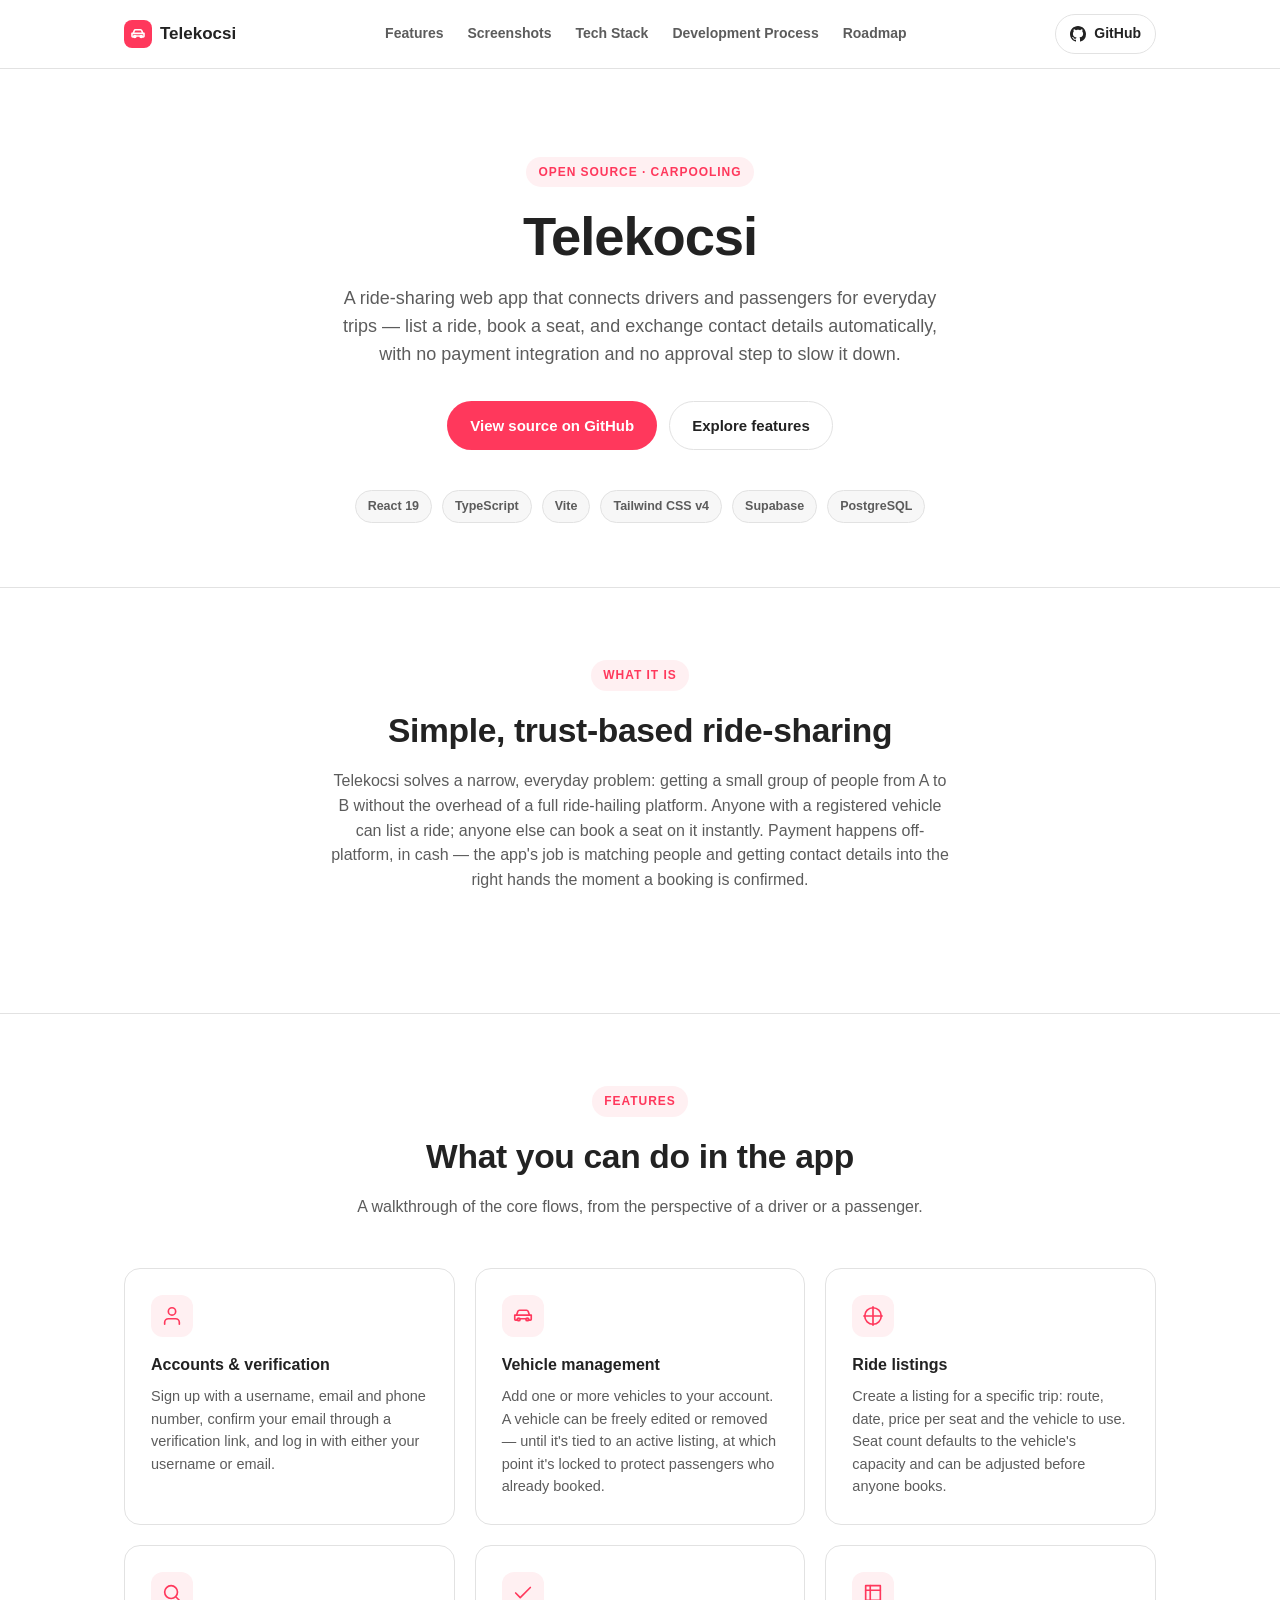
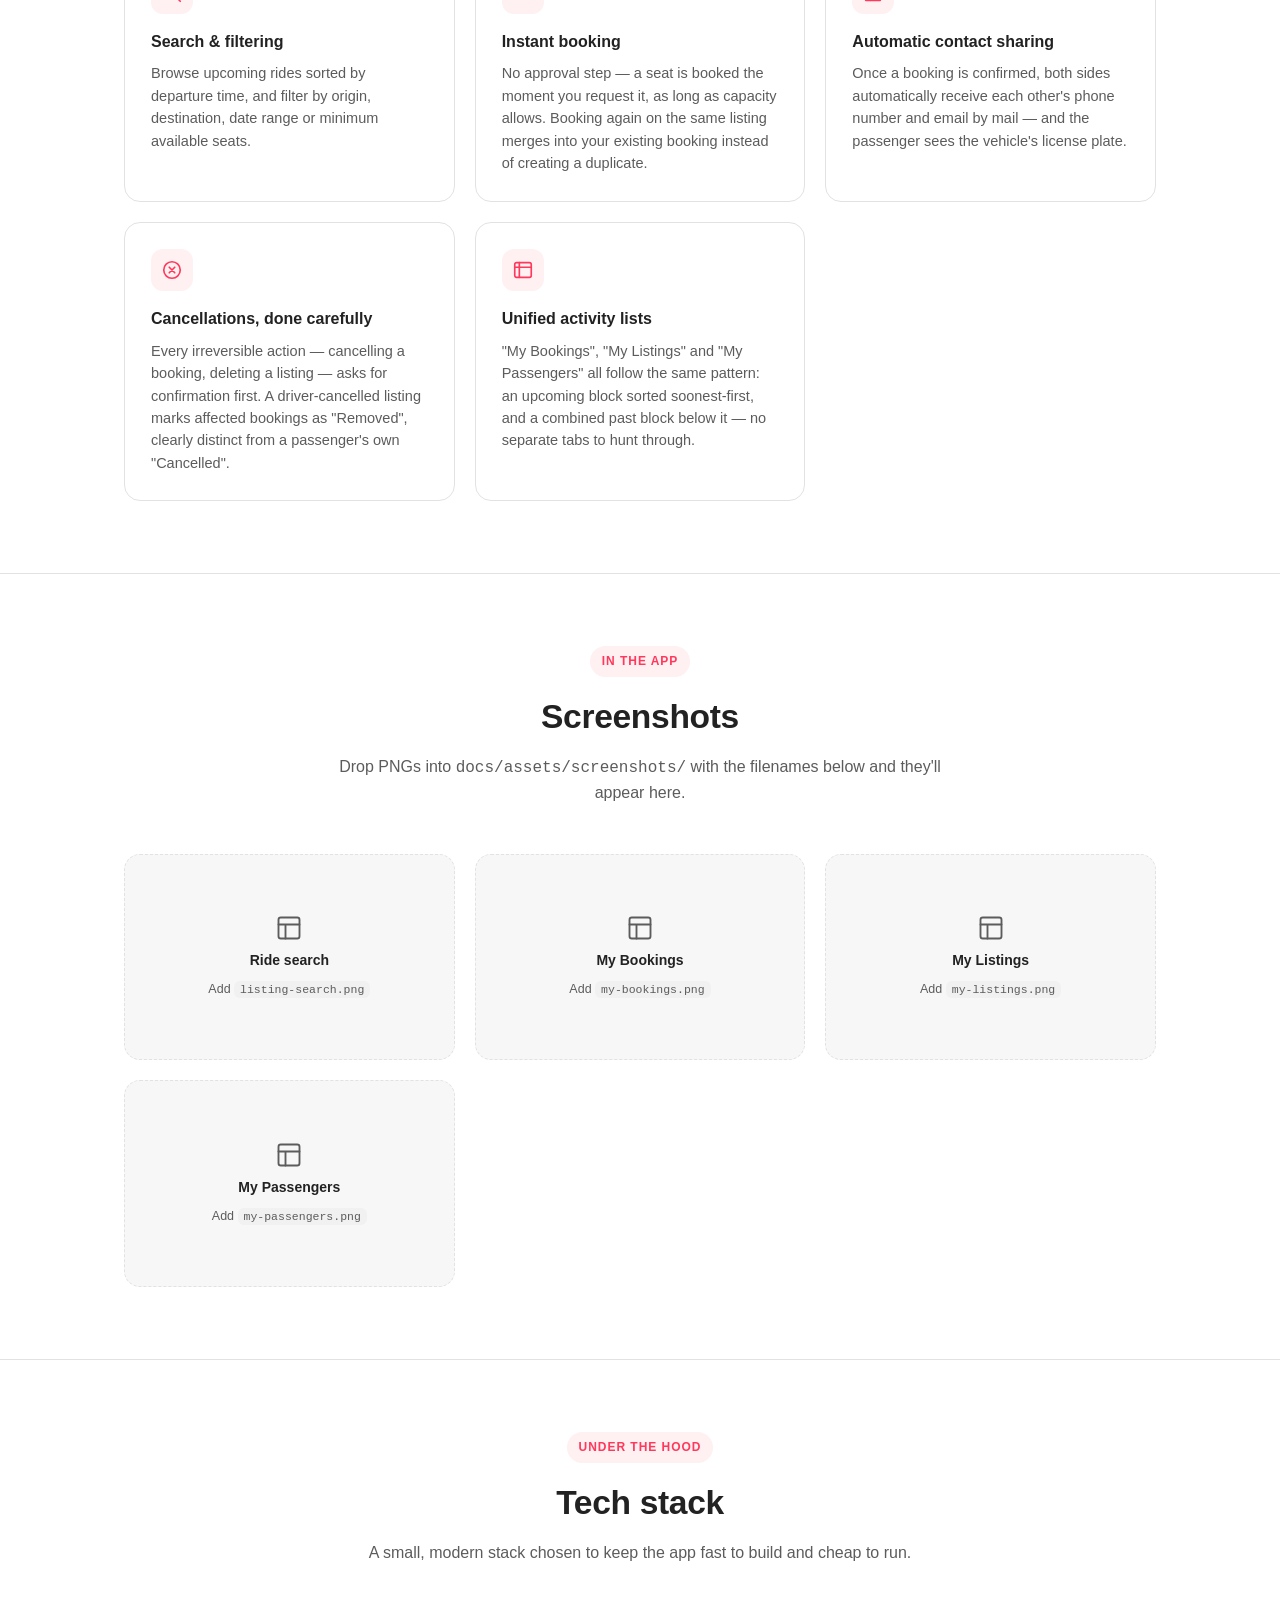
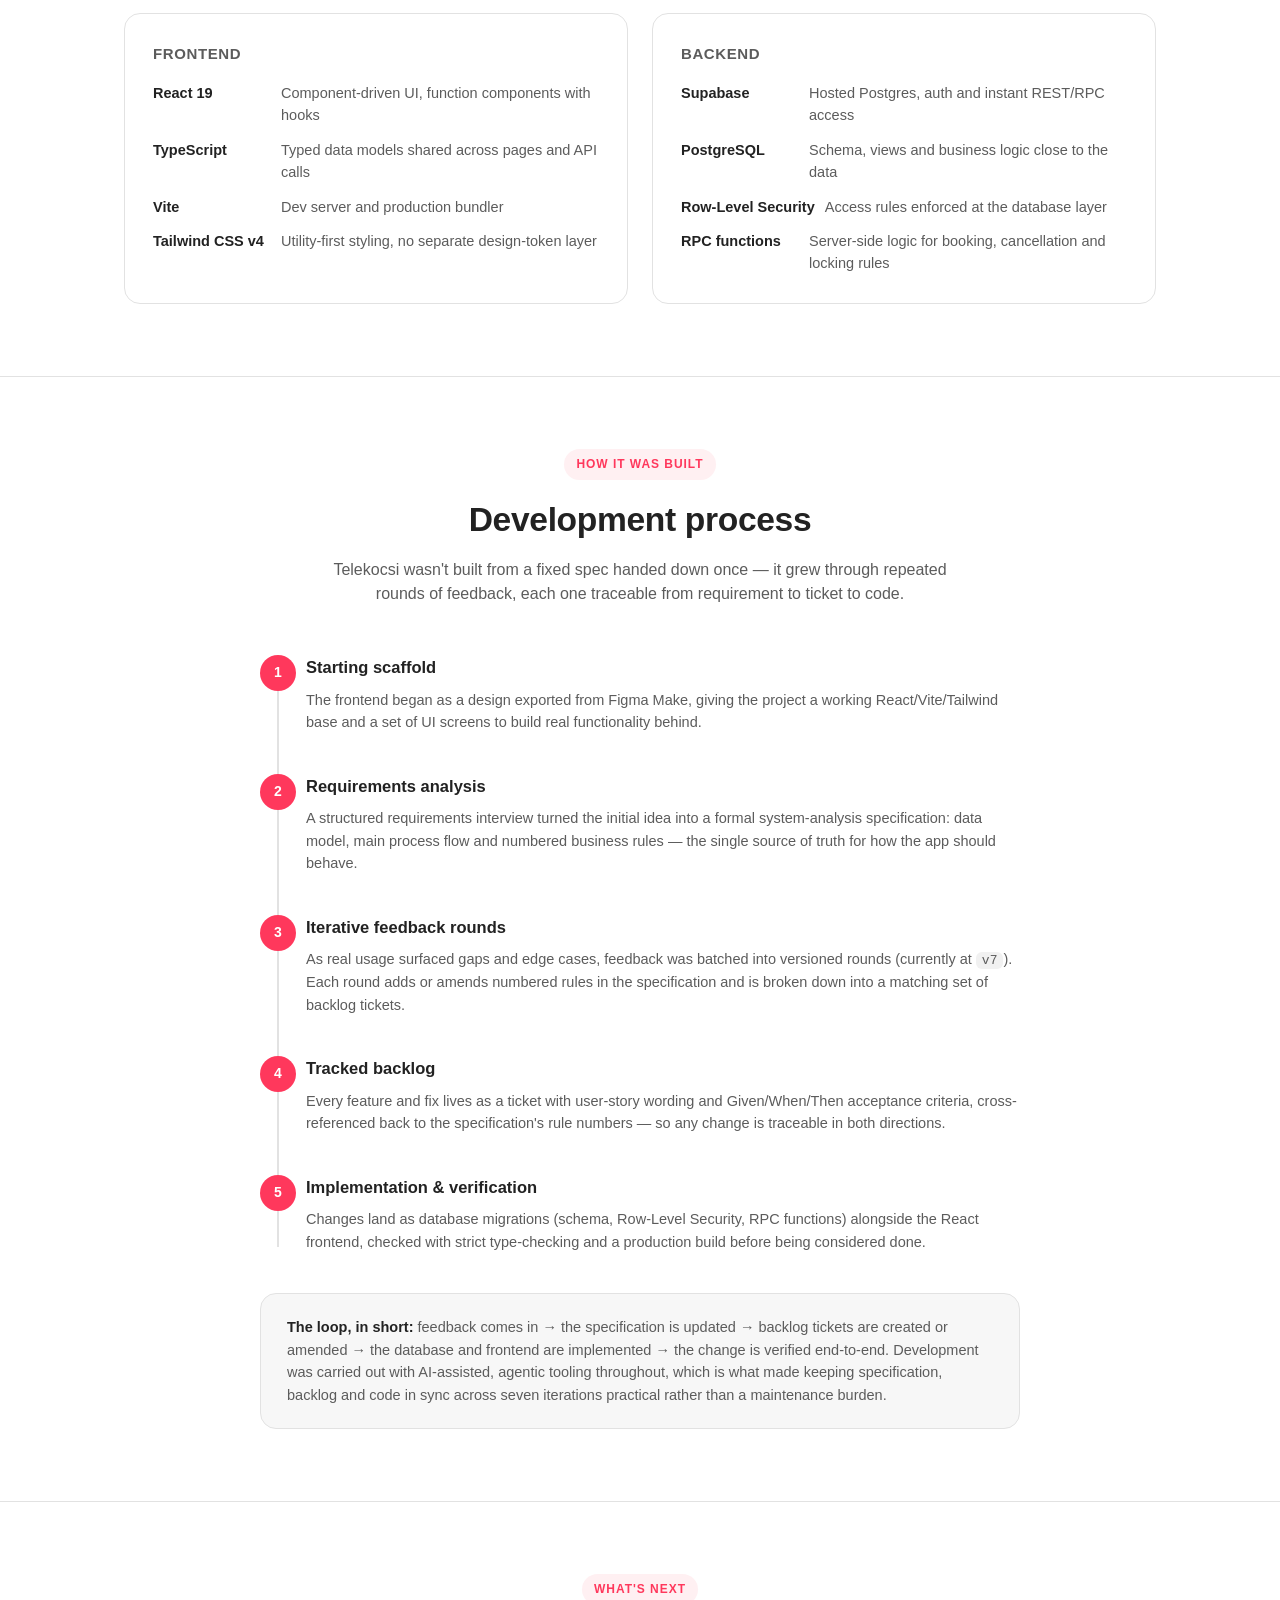
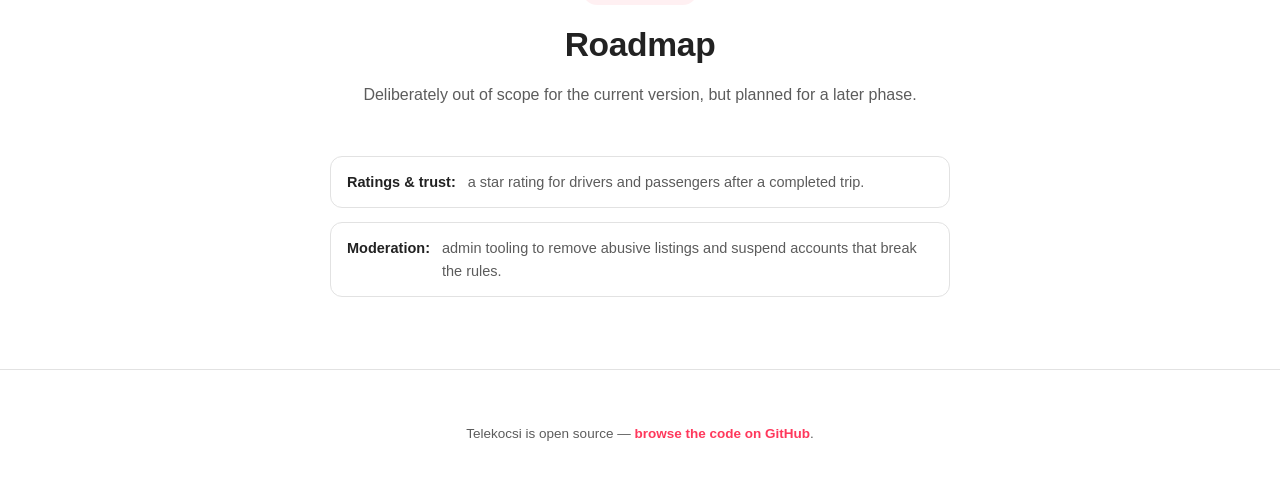
==== docs/index.html @ 9389b87e "Add GitHub Pages showcase site Co-authored-by: Orsolya Meckl <omeckl@yahoo.com>" ====
<!DOCTYPE html>
<html lang="en">
<head>
<meta charset="UTF-8" />
<meta name="viewport" content="width=device-width, initial-scale=1.0" />
<title>Telekocsi — Ride-sharing platform</title>
<meta name="description" content="Telekocsi is a ride-sharing web app connecting drivers and passengers for everyday trips — built with React, TypeScript and Supabase, developed through a specification-driven, iterative workflow." />
<link rel="stylesheet" href="assets/style.css" />
</head>
<body>

<nav class="nav">
  <div class="nav-inner">
    <a class="brand" href="#top">
      <span class="brand-mark">
        <svg width="16" height="16" viewBox="0 0 24 24" fill="none" stroke="#fff" stroke-width="2.4" stroke-linecap="round" stroke-linejoin="round">
          <path d="M5 11l1.3-3.9A2 2 0 0 1 8.2 5.7h7.6a2 2 0 0 1 1.9 1.4L19 11"/>
          <path d="M3 11h18v4.5a1 1 0 0 1-1 1h-1a1 1 0 0 1-1-1V15H6v.5a1 1 0 0 1-1 1H4a1 1 0 0 1-1-1V11z"/>
          <circle cx="7.3" cy="15.7" r="1.5"/>
          <circle cx="16.7" cy="15.7" r="1.5"/>
        </svg>
      </span>
      Telekocsi
    </a>
    <ul class="nav-links">
      <li><a href="#features">Features</a></li>
      <li><a href="#screenshots">Screenshots</a></li>
      <li><a href="#stack">Tech Stack</a></li>
      <li><a href="#process">Development Process</a></li>
      <li><a href="#roadmap">Roadmap</a></li>
    </ul>
    <a class="nav-cta" href="https://github.com/jkovesi/Carpool" target="_blank" rel="noopener">
      <svg width="16" height="16" viewBox="0 0 16 16" fill="currentColor"><path d="M8 0C3.58 0 0 3.58 0 8c0 3.54 2.29 6.53 5.47 7.59.4.07.55-.17.55-.38 0-.19-.01-.82-.01-1.49-2.01.37-2.53-.49-2.69-.94-.09-.23-.48-.94-.82-1.13-.28-.15-.68-.52-.01-.53.63-.01 1.08.58 1.23.82.72 1.21 1.87.87 2.33.66.07-.52.28-.87.51-1.07-1.78-.2-3.64-.89-3.64-3.95 0-.87.31-1.59.82-2.15-.08-.2-.36-1.02.08-2.12 0 0 .67-.21 2.2.82.64-.18 1.32-.27 2-.27.68 0 1.36.09 2 .27 1.53-1.04 2.2-.82 2.2-.82.44 1.1.16 1.92.08 2.12.51.56.82 1.27.82 2.15 0 3.07-1.87 3.75-3.65 3.95.29.25.54.73.54 1.48 0 1.07-.01 1.93-.01 2.2 0 .21.15.46.55.38A8.01 8.01 0 0 0 16 8c0-4.42-3.58-8-8-8z"/></svg>
      GitHub
    </a>
  </div>
</nav>

<header class="hero" id="top">
  <div class="wrap">
    <span class="eyebrow">Open source · carpooling</span>
    <h1>Telekocsi</h1>
    <p class="lead">
      A ride-sharing web app that connects drivers and passengers for everyday trips —
      list a ride, book a seat, and exchange contact details automatically, with no
      payment integration and no approval step to slow it down.
    </p>
    <div class="hero-actions">
      <a class="btn btn-primary" href="https://github.com/jkovesi/Carpool" target="_blank" rel="noopener">View source on GitHub</a>
      <a class="btn btn-ghost" href="#features">Explore features</a>
    </div>
    <div class="badges">
      <span class="badge">React 19</span>
      <span class="badge">TypeScript</span>
      <span class="badge">Vite</span>
      <span class="badge">Tailwind CSS v4</span>
      <span class="badge">Supabase</span>
      <span class="badge">PostgreSQL</span>
    </div>
  </div>
</header>

<section id="overview">
  <div class="wrap">
    <div class="section-head">
      <span class="eyebrow">What it is</span>
      <h2>Simple, trust-based ride-sharing</h2>
      <p>
        Telekocsi solves a narrow, everyday problem: getting a small group of people
        from A to B without the overhead of a full ride-hailing platform. Anyone with a
        registered vehicle can list a ride; anyone else can book a seat on it instantly.
        Payment happens off-platform, in cash — the app's job is matching people and
        getting contact details into the right hands the moment a booking is confirmed.
      </p>
    </div>
  </div>
</section>

<section id="features">
  <div class="wrap">
    <div class="section-head">
      <span class="eyebrow">Features</span>
      <h2>What you can do in the app</h2>
      <p>A walkthrough of the core flows, from the perspective of a driver or a passenger.</p>
    </div>
    <div class="feature-grid">

      <div class="feature-card">
        <div class="feature-icon">
          <svg viewBox="0 0 24 24" fill="none" stroke-width="1.8" stroke-linecap="round" stroke-linejoin="round"><path d="M20 21v-2a4 4 0 0 0-4-4H8a4 4 0 0 0-4 4v2"/><circle cx="12" cy="7" r="4"/></svg>
        </div>
        <h3>Accounts &amp; verification</h3>
        <p>Sign up with a username, email and phone number, confirm your email through a verification link, and log in with either your username or email.</p>
      </div>

      <div class="feature-card">
        <div class="feature-icon">
          <svg viewBox="0 0 24 24" fill="none" stroke-width="1.8" stroke-linecap="round" stroke-linejoin="round"><path d="M5 11l1.3-3.9A2 2 0 0 1 8.2 5.7h7.6a2 2 0 0 1 1.9 1.4L19 11"/><path d="M3 11h18v4.5a1 1 0 0 1-1 1h-1a1 1 0 0 1-1-1V15H6v.5a1 1 0 0 1-1 1H4a1 1 0 0 1-1-1V11z"/><circle cx="7.3" cy="15.7" r="1.5"/><circle cx="16.7" cy="15.7" r="1.5"/></svg>
        </div>
        <h3>Vehicle management</h3>
        <p>Add one or more vehicles to your account. A vehicle can be freely edited or removed — until it's tied to an active listing, at which point it's locked to protect passengers who already booked.</p>
      </div>

      <div class="feature-card">
        <div class="feature-icon">
          <svg viewBox="0 0 24 24" fill="none" stroke-width="1.8" stroke-linecap="round" stroke-linejoin="round"><path d="M12 2v20M2 12h20"/><circle cx="12" cy="12" r="9"/></svg>
        </div>
        <h3>Ride listings</h3>
        <p>Create a listing for a specific trip: route, date, price per seat and the vehicle to use. Seat count defaults to the vehicle's capacity and can be adjusted before anyone books.</p>
      </div>

      <div class="feature-card">
        <div class="feature-icon">
          <svg viewBox="0 0 24 24" fill="none" stroke-width="1.8" stroke-linecap="round" stroke-linejoin="round"><circle cx="11" cy="11" r="7"/><path d="M21 21l-4.35-4.35"/></svg>
        </div>
        <h3>Search &amp; filtering</h3>
        <p>Browse upcoming rides sorted by departure time, and filter by origin, destination, date range or minimum available seats.</p>
      </div>

      <div class="feature-card">
        <div class="feature-icon">
          <svg viewBox="0 0 24 24" fill="none" stroke-width="1.8" stroke-linecap="round" stroke-linejoin="round"><path d="M20 6L9 17l-5-5"/></svg>
        </div>
        <h3>Instant booking</h3>
        <p>No approval step — a seat is booked the moment you request it, as long as capacity allows. Booking again on the same listing merges into your existing booking instead of creating a duplicate.</p>
      </div>

      <div class="feature-card">
        <div class="feature-icon">
          <svg viewBox="0 0 24 24" fill="none" stroke-width="1.8" stroke-linecap="round" stroke-linejoin="round"><path d="M4 4h16v16H4z"/><path d="M4 9h16M9 4v16"/></svg>
        </div>
        <h3>Automatic contact sharing</h3>
        <p>Once a booking is confirmed, both sides automatically receive each other's phone number and email by mail — and the passenger sees the vehicle's license plate.</p>
      </div>

      <div class="feature-card">
        <div class="feature-icon">
          <svg viewBox="0 0 24 24" fill="none" stroke-width="1.8" stroke-linecap="round" stroke-linejoin="round"><circle cx="12" cy="12" r="9"/><path d="M15 9l-6 6M9 9l6 6"/></svg>
        </div>
        <h3>Cancellations, done carefully</h3>
        <p>Every irreversible action — cancelling a booking, deleting a listing — asks for confirmation first. A driver-cancelled listing marks affected bookings as "Removed", clearly distinct from a passenger's own "Cancelled".</p>
      </div>

      <div class="feature-card">
        <div class="feature-icon">
          <svg viewBox="0 0 24 24" fill="none" stroke-width="1.8" stroke-linecap="round" stroke-linejoin="round"><rect x="3" y="4" width="18" height="16" rx="2"/><path d="M3 9h18M8 4v16"/></svg>
        </div>
        <h3>Unified activity lists</h3>
        <p>"My Bookings", "My Listings" and "My Passengers" all follow the same pattern: an upcoming block sorted soonest-first, and a combined past block below it — no separate tabs to hunt through.</p>
      </div>

    </div>
  </div>
</section>

<section id="screenshots">
  <div class="wrap">
    <div class="section-head">
      <span class="eyebrow">In the app</span>
      <h2>Screenshots</h2>
      <p>Drop PNGs into <code>docs/assets/screenshots/</code> with the filenames below and they'll appear here.</p>
    </div>
    <div class="shot-grid">

      <div class="shot">
        <svg viewBox="0 0 24 24" fill="none" stroke-width="1.6" stroke-linecap="round" stroke-linejoin="round"><rect x="3" y="3" width="18" height="18" rx="2"/><path d="M3 9h18M9 21V9"/></svg>
        <strong>Ride search</strong>
        <span>Add <code>listing-search.png</code></span>
      </div>

      <div class="shot">
        <svg viewBox="0 0 24 24" fill="none" stroke-width="1.6" stroke-linecap="round" stroke-linejoin="round"><rect x="3" y="3" width="18" height="18" rx="2"/><path d="M3 9h18M9 21V9"/></svg>
        <strong>My Bookings</strong>
        <span>Add <code>my-bookings.png</code></span>
      </div>

      <div class="shot">
        <svg viewBox="0 0 24 24" fill="none" stroke-width="1.6" stroke-linecap="round" stroke-linejoin="round"><rect x="3" y="3" width="18" height="18" rx="2"/><path d="M3 9h18M9 21V9"/></svg>
        <strong>My Listings</strong>
        <span>Add <code>my-listings.png</code></span>
      </div>

      <div class="shot">
        <svg viewBox="0 0 24 24" fill="none" stroke-width="1.6" stroke-linecap="round" stroke-linejoin="round"><rect x="3" y="3" width="18" height="18" rx="2"/><path d="M3 9h18M9 21V9"/></svg>
        <strong>My Passengers</strong>
        <span>Add <code>my-passengers.png</code></span>
      </div>

    </div>
  </div>
</section>

<section id="stack">
  <div class="wrap">
    <div class="section-head">
      <span class="eyebrow">Under the hood</span>
      <h2>Tech stack</h2>
      <p>A small, modern stack chosen to keep the app fast to build and cheap to run.</p>
    </div>
    <div class="stack-columns">

      <div class="stack-card">
        <h3>Frontend</h3>
        <ul class="stack-list">
          <li><b>React 19</b><span>Component-driven UI, function components with hooks</span></li>
          <li><b>TypeScript</b><span>Typed data models shared across pages and API calls</span></li>
          <li><b>Vite</b><span>Dev server and production bundler</span></li>
          <li><b>Tailwind CSS v4</b><span>Utility-first styling, no separate design-token layer</span></li>
        </ul>
      </div>

      <div class="stack-card">
        <h3>Backend</h3>
        <ul class="stack-list">
          <li><b>Supabase</b><span>Hosted Postgres, auth and instant REST/RPC access</span></li>
          <li><b>PostgreSQL</b><span>Schema, views and business logic close to the data</span></li>
          <li><b>Row-Level Security</b><span>Access rules enforced at the database layer</span></li>
          <li><b>RPC functions</b><span>Server-side logic for booking, cancellation and locking rules</span></li>
        </ul>
      </div>

    </div>
  </div>
</section>

<section id="process">
  <div class="wrap">
    <div class="section-head">
      <span class="eyebrow">How it was built</span>
      <h2>Development process</h2>
      <p>Telekocsi wasn't built from a fixed spec handed down once — it grew through
      repeated rounds of feedback, each one traceable from requirement to ticket to code.</p>
    </div>

    <div class="timeline">
      <div class="tl-step">
        <span class="tl-num">1</span>
        <h3>Starting scaffold</h3>
        <p>The frontend began as a design exported from Figma Make, giving the project a working React/Vite/Tailwind base and a set of UI screens to build real functionality behind.</p>
      </div>
      <div class="tl-step">
        <span class="tl-num">2</span>
        <h3>Requirements analysis</h3>
        <p>A structured requirements interview turned the initial idea into a formal system-analysis specification: data model, main process flow and numbered business rules — the single source of truth for how the app should behave.</p>
      </div>
      <div class="tl-step">
        <span class="tl-num">3</span>
        <h3>Iterative feedback rounds</h3>
        <p>As real usage surfaced gaps and edge cases, feedback was batched into versioned rounds (currently at <code>v7</code>). Each round adds or amends numbered rules in the specification and is broken down into a matching set of backlog tickets.</p>
      </div>
      <div class="tl-step">
        <span class="tl-num">4</span>
        <h3>Tracked backlog</h3>
        <p>Every feature and fix lives as a ticket with user-story wording and Given/When/Then acceptance criteria, cross-referenced back to the specification's rule numbers — so any change is traceable in both directions.</p>
      </div>
      <div class="tl-step">
        <span class="tl-num">5</span>
        <h3>Implementation &amp; verification</h3>
        <p>Changes land as database migrations (schema, Row-Level Security, RPC functions) alongside the React frontend, checked with strict type-checking and a production build before being considered done.</p>
      </div>
    </div>

    <div class="cycle-note">
      <strong>The loop, in short:</strong> feedback comes in → the specification is updated →
      backlog tickets are created or amended → the database and frontend are implemented →
      the change is verified end-to-end. Development was carried out with AI-assisted,
      agentic tooling throughout, which is what made keeping specification, backlog and
      code in sync across seven iterations practical rather than a maintenance burden.
    </div>
  </div>
</section>

<section id="roadmap">
  <div class="wrap">
    <div class="section-head">
      <span class="eyebrow">What's next</span>
      <h2>Roadmap</h2>
      <p>Deliberately out of scope for the current version, but planned for a later phase.</p>
    </div>
    <ul class="roadmap-list">
      <li><b>Ratings &amp; trust:</b> a star rating for drivers and passengers after a completed trip.</li>
      <li><b>Moderation:</b> admin tooling to remove abusive listings and suspend accounts that break the rules.</li>
    </ul>
  </div>
</section>

<footer>
  <div class="wrap">
    <p>Telekocsi is open source — <a href="https://github.com/jkovesi/Carpool" target="_blank" rel="noopener">browse the code on GitHub</a>.</p>
  </div>
</footer>

</body>
</html>
---- docs/assets/style.css ----
:root {
  --bg: #ffffff;
  --bg-alt: #f7f7f7;
  --bg-card: #ffffff;
  --text: #222222;
  --text-muted: #5c5c5c;
  --border: #e2e2e2;
  --accent: #ff385c;
  --accent-dark: #e31c5f;
  --accent-soft: #fff0f2;
  --code-bg: #f1f1f1;
  --radius: 16px;
  --shadow: 0 1px 2px rgba(0, 0, 0, 0.04), 0 8px 24px rgba(0, 0, 0, 0.06);
  --max-width: 1080px;
}

@media (prefers-color-scheme: dark) {
  :root {
    --bg: #14141a;
    --bg-alt: #1b1b22;
    --bg-card: #1e1e26;
    --text: #f2f2f4;
    --text-muted: #a8a8b3;
    --border: #303038;
    --accent: #ff5470;
    --accent-dark: #ff7a90;
    --accent-soft: #2a1a22;
    --code-bg: #24242c;
    --shadow: 0 1px 2px rgba(0, 0, 0, 0.3), 0 12px 28px rgba(0, 0, 0, 0.35);
  }
}

* {
  box-sizing: border-box;
}

html {
  scroll-behavior: smooth;
}

body {
  margin: 0;
  font-family: -apple-system, BlinkMacSystemFont, "Segoe UI", Roboto, Helvetica, Arial, sans-serif;
  background: var(--bg);
  color: var(--text);
  line-height: 1.55;
  -webkit-font-smoothing: antialiased;
}

img,
svg {
  max-width: 100%;
  display: block;
}

a {
  color: var(--accent);
  text-decoration: none;
}

a:hover {
  text-decoration: underline;
}

.wrap {
  max-width: var(--max-width);
  margin: 0 auto;
  padding: 0 24px;
}

/* Nav */
.nav {
  position: sticky;
  top: 0;
  z-index: 50;
  background: color-mix(in srgb, var(--bg) 88%, transparent);
  backdrop-filter: saturate(180%) blur(10px);
  border-bottom: 1px solid var(--border);
}

.nav-inner {
  display: flex;
  align-items: center;
  justify-content: space-between;
  padding: 14px 24px;
  max-width: var(--max-width);
  margin: 0 auto;
}

.brand {
  display: flex;
  align-items: center;
  gap: 8px;
  font-weight: 800;
  font-size: 17px;
  color: var(--text);
}

.brand:hover {
  text-decoration: none;
}

.brand-mark {
  width: 28px;
  height: 28px;
  border-radius: 8px;
  background: var(--accent);
  display: flex;
  align-items: center;
  justify-content: center;
  flex-shrink: 0;
}

.nav-links {
  display: flex;
  gap: 24px;
  list-style: none;
  margin: 0;
  padding: 0;
}

.nav-links a {
  color: var(--text-muted);
  font-size: 14px;
  font-weight: 600;
}

.nav-links a:hover {
  color: var(--text);
  text-decoration: none;
}

.nav-cta {
  display: flex;
  align-items: center;
  gap: 8px;
  font-size: 14px;
  font-weight: 700;
  color: var(--text) !important;
  border: 1px solid var(--border);
  padding: 8px 14px;
  border-radius: 999px;
}

.nav-cta:hover {
  border-color: var(--text-muted);
  text-decoration: none;
}

.nav-toggle {
  display: none;
}

/* Hero */
.hero {
  padding: 88px 0 64px;
  text-align: center;
}

.eyebrow {
  display: inline-block;
  font-size: 12px;
  font-weight: 800;
  letter-spacing: 0.08em;
  text-transform: uppercase;
  color: var(--accent);
  background: var(--accent-soft);
  padding: 6px 12px;
  border-radius: 999px;
  margin-bottom: 20px;
}

.hero h1 {
  font-size: clamp(2.25rem, 5vw, 3.4rem);
  line-height: 1.1;
  margin: 0 0 18px;
  font-weight: 800;
  letter-spacing: -0.02em;
}

.hero p.lead {
  max-width: 620px;
  margin: 0 auto 32px;
  font-size: 18px;
  color: var(--text-muted);
}

.hero-actions {
  display: flex;
  gap: 12px;
  justify-content: center;
  flex-wrap: wrap;
  margin-bottom: 40px;
}

.btn {
  display: inline-flex;
  align-items: center;
  gap: 8px;
  padding: 12px 22px;
  border-radius: 999px;
  font-weight: 700;
  font-size: 15px;
  border: 1px solid transparent;
}

.btn:hover {
  text-decoration: none;
}

.btn-primary {
  background: var(--accent);
  color: #fff !important;
}

.btn-primary:hover {
  background: var(--accent-dark);
}

.btn-ghost {
  border-color: var(--border);
  color: var(--text) !important;
}

.btn-ghost:hover {
  border-color: var(--text-muted);
}

.badges {
  display: flex;
  gap: 10px;
  justify-content: center;
  flex-wrap: wrap;
}

.badge {
  font-size: 12.5px;
  font-weight: 700;
  color: var(--text-muted);
  background: var(--bg-alt);
  border: 1px solid var(--border);
  padding: 6px 12px;
  border-radius: 999px;
}

/* Sections */
section {
  padding: 72px 0;
  border-top: 1px solid var(--border);
}

.section-head {
  max-width: 620px;
  margin: 0 auto 48px;
  text-align: center;
}

.section-head .eyebrow {
  margin-bottom: 14px;
}

.section-head h2 {
  font-size: clamp(1.6rem, 3vw, 2.1rem);
  margin: 0 0 12px;
  font-weight: 800;
  letter-spacing: -0.01em;
}

.section-head p {
  color: var(--text-muted);
  font-size: 16px;
  margin: 0;
}

/* Feature grid */
.feature-grid {
  display: grid;
  grid-template-columns: repeat(auto-fit, minmax(260px, 1fr));
  gap: 20px;
}

.feature-card {
  background: var(--bg-card);
  border: 1px solid var(--border);
  border-radius: var(--radius);
  padding: 26px;
}

.feature-icon {
  width: 42px;
  height: 42px;
  border-radius: 12px;
  background: var(--accent-soft);
  display: flex;
  align-items: center;
  justify-content: center;
  margin-bottom: 16px;
}

.feature-icon svg {
  width: 22px;
  height: 22px;
  stroke: var(--accent);
}

.feature-card h3 {
  font-size: 16px;
  margin: 0 0 8px;
  font-weight: 700;
}

.feature-card p {
  margin: 0;
  font-size: 14.5px;
  color: var(--text-muted);
}

/* Screenshot gallery */
.shot-grid {
  display: grid;
  grid-template-columns: repeat(auto-fit, minmax(280px, 1fr));
  gap: 20px;
}

.shot {
  border: 1px dashed var(--border);
  border-radius: var(--radius);
  aspect-ratio: 16 / 10;
  display: flex;
  flex-direction: column;
  align-items: center;
  justify-content: center;
  gap: 8px;
  color: var(--text-muted);
  background: var(--bg-alt);
  padding: 20px;
  text-align: center;
}

.shot svg {
  width: 28px;
  height: 28px;
  stroke: var(--text-muted);
}

.shot strong {
  color: var(--text);
  font-size: 14px;
}

.shot span {
  font-size: 12.5px;
}

.shot code {
  background: var(--code-bg);
  padding: 2px 6px;
  border-radius: 6px;
  font-size: 11.5px;
}

/* Tech stack */
.stack-columns {
  display: grid;
  grid-template-columns: repeat(auto-fit, minmax(280px, 1fr));
  gap: 24px;
}

.stack-card {
  background: var(--bg-card);
  border: 1px solid var(--border);
  border-radius: var(--radius);
  padding: 28px;
}

.stack-card h3 {
  margin: 0 0 16px;
  font-size: 15px;
  font-weight: 800;
  text-transform: uppercase;
  letter-spacing: 0.04em;
  color: var(--text-muted);
}

.stack-list {
  list-style: none;
  margin: 0;
  padding: 0;
  display: flex;
  flex-direction: column;
  gap: 12px;
}

.stack-list li {
  display: flex;
  gap: 10px;
  font-size: 14.5px;
}

.stack-list b {
  min-width: 118px;
  flex-shrink: 0;
  color: var(--text);
}

.stack-list span {
  color: var(--text-muted);
}

/* Process timeline */
.timeline {
  position: relative;
  max-width: 760px;
  margin: 0 auto;
  padding-left: 46px;
}

.timeline::before {
  content: "";
  position: absolute;
  left: 17px;
  top: 6px;
  bottom: 6px;
  width: 2px;
  background: var(--border);
}

.tl-step {
  position: relative;
  padding-bottom: 36px;
}

.tl-step:last-child {
  padding-bottom: 0;
}

.tl-num {
  position: absolute;
  left: -46px;
  top: 0;
  width: 36px;
  height: 36px;
  border-radius: 50%;
  background: var(--accent);
  color: #fff;
  font-weight: 800;
  font-size: 14px;
  display: flex;
  align-items: center;
  justify-content: center;
}

.tl-step h3 {
  margin: 4px 0 8px;
  font-size: 16.5px;
  font-weight: 700;
}

.tl-step p {
  margin: 0;
  color: var(--text-muted);
  font-size: 14.5px;
}

.tl-step p code {
  background: var(--code-bg);
  padding: 1px 6px;
  border-radius: 6px;
  font-size: 13px;
}

.cycle-note {
  max-width: 760px;
  margin: 40px auto 0;
  background: var(--bg-alt);
  border: 1px solid var(--border);
  border-radius: var(--radius);
  padding: 22px 26px;
  font-size: 14.5px;
  color: var(--text-muted);
}

.cycle-note strong {
  color: var(--text);
}

/* Roadmap */
.roadmap-list {
  max-width: 620px;
  margin: 0 auto;
  list-style: none;
  padding: 0;
  display: flex;
  flex-direction: column;
  gap: 14px;
}

.roadmap-list li {
  display: flex;
  gap: 12px;
  align-items: flex-start;
  font-size: 14.5px;
  color: var(--text-muted);
  background: var(--bg-card);
  border: 1px solid var(--border);
  border-radius: 12px;
  padding: 14px 16px;
}

.roadmap-list b {
  color: var(--text);
}

/* Footer */
footer {
  border-top: 1px solid var(--border);
  padding: 40px 0;
  text-align: center;
  color: var(--text-muted);
  font-size: 13.5px;
}

footer a {
  font-weight: 600;
}

@media (max-width: 720px) {
  .nav-links {
    display: none;
  }
  section {
    padding: 56px 0;
  }
  .hero {
    padding: 64px 0 48px;
  }
}
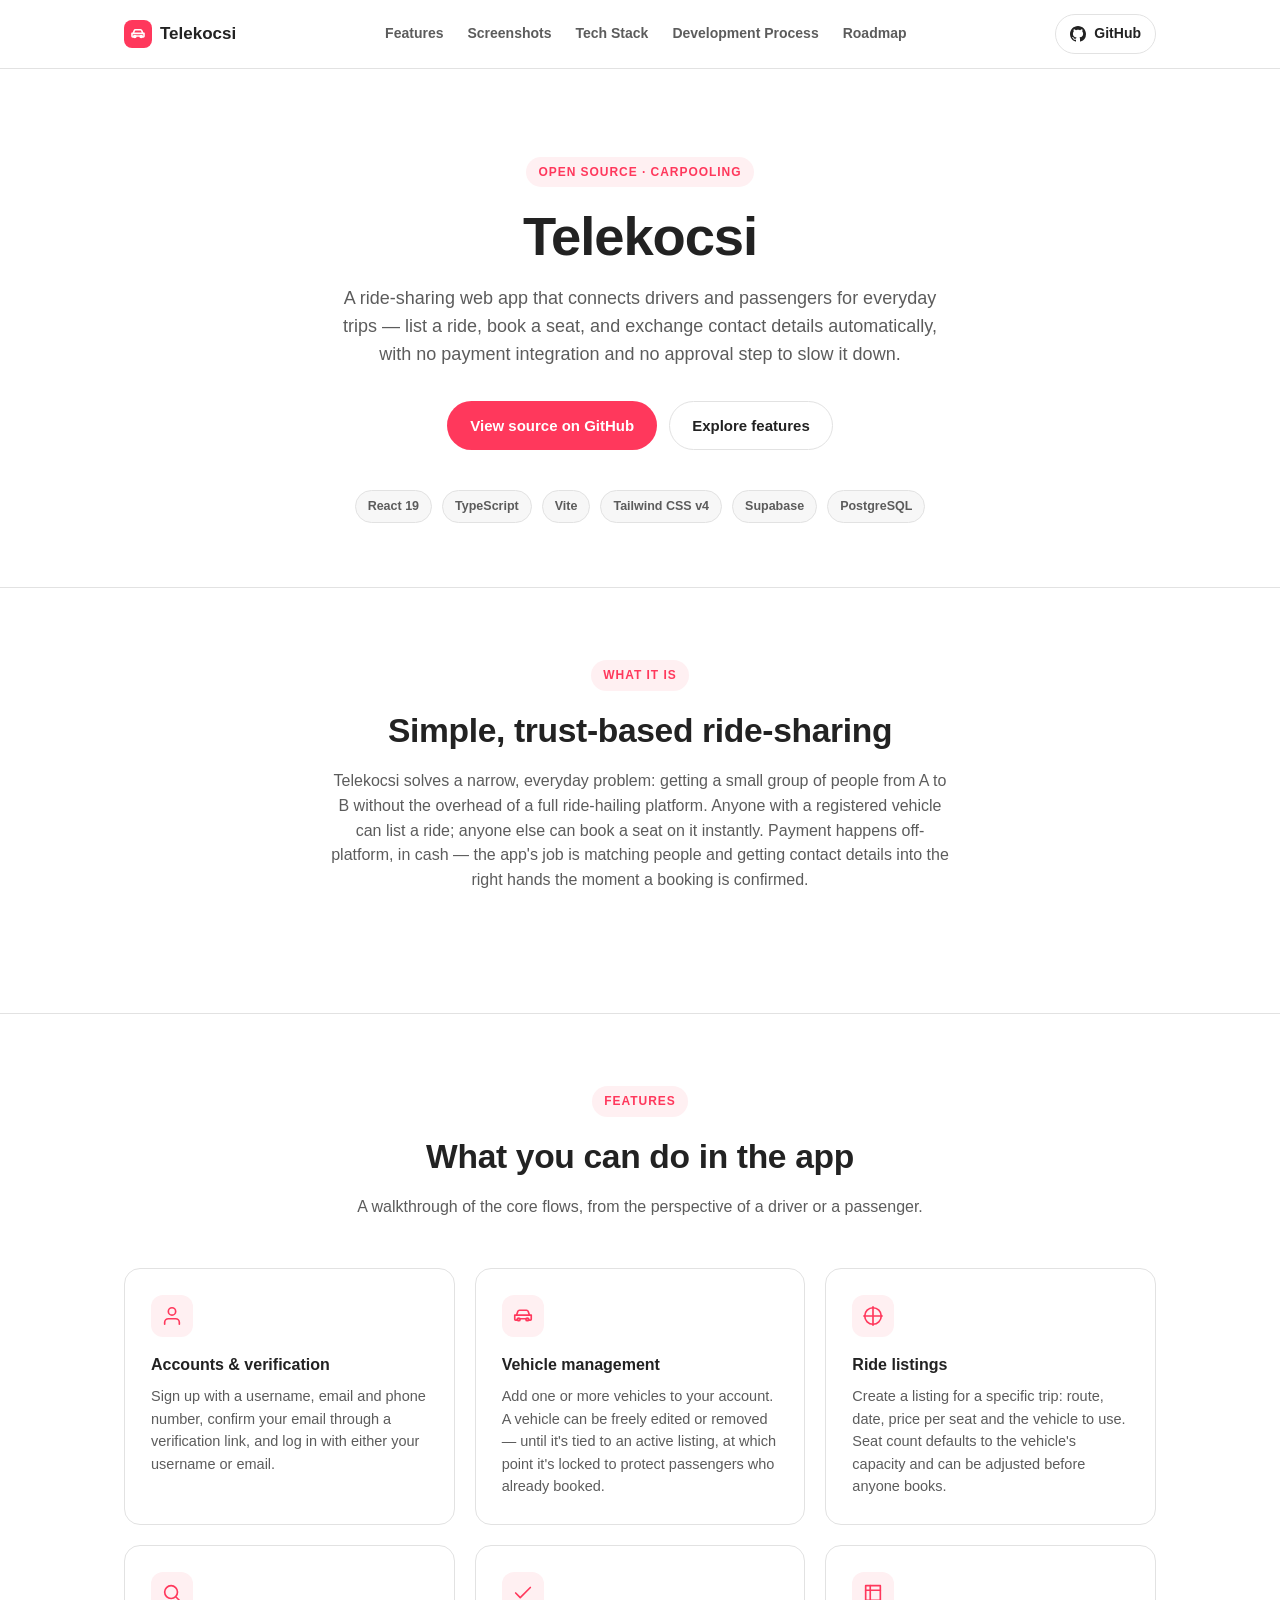
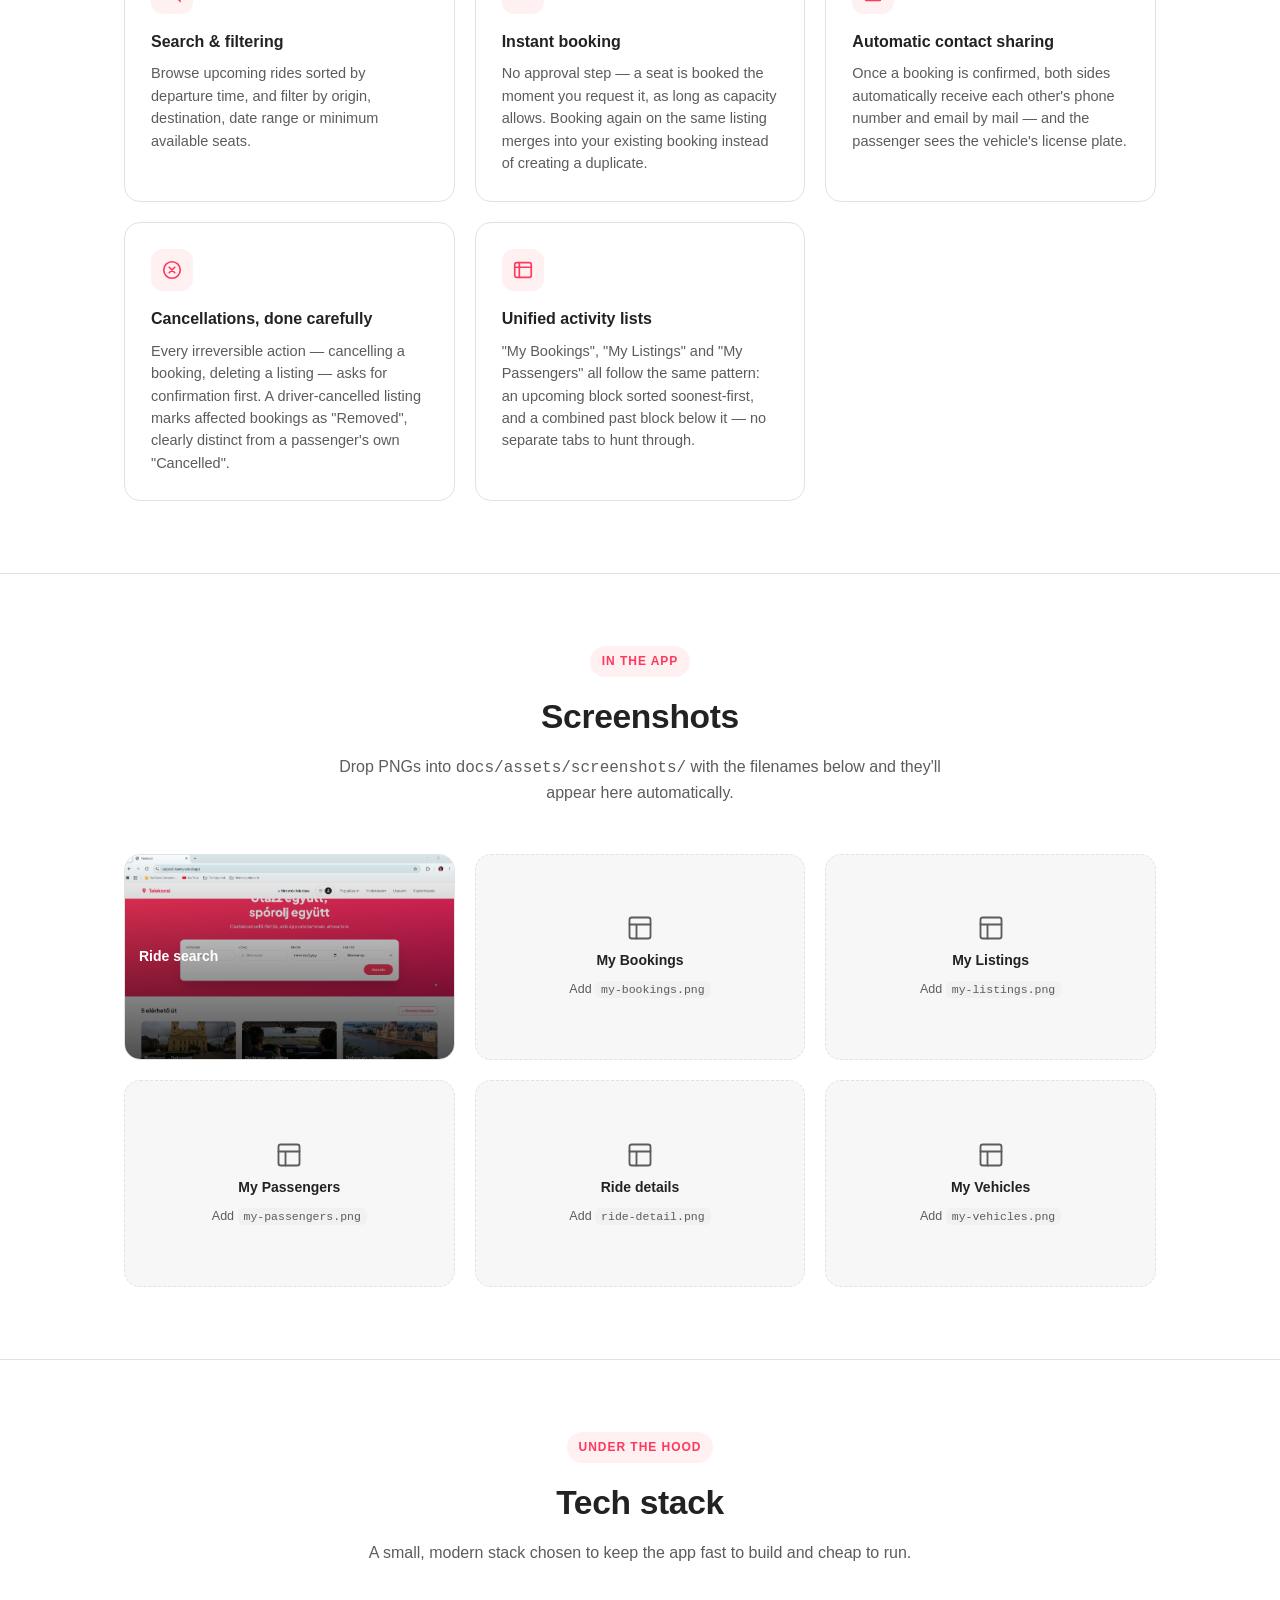
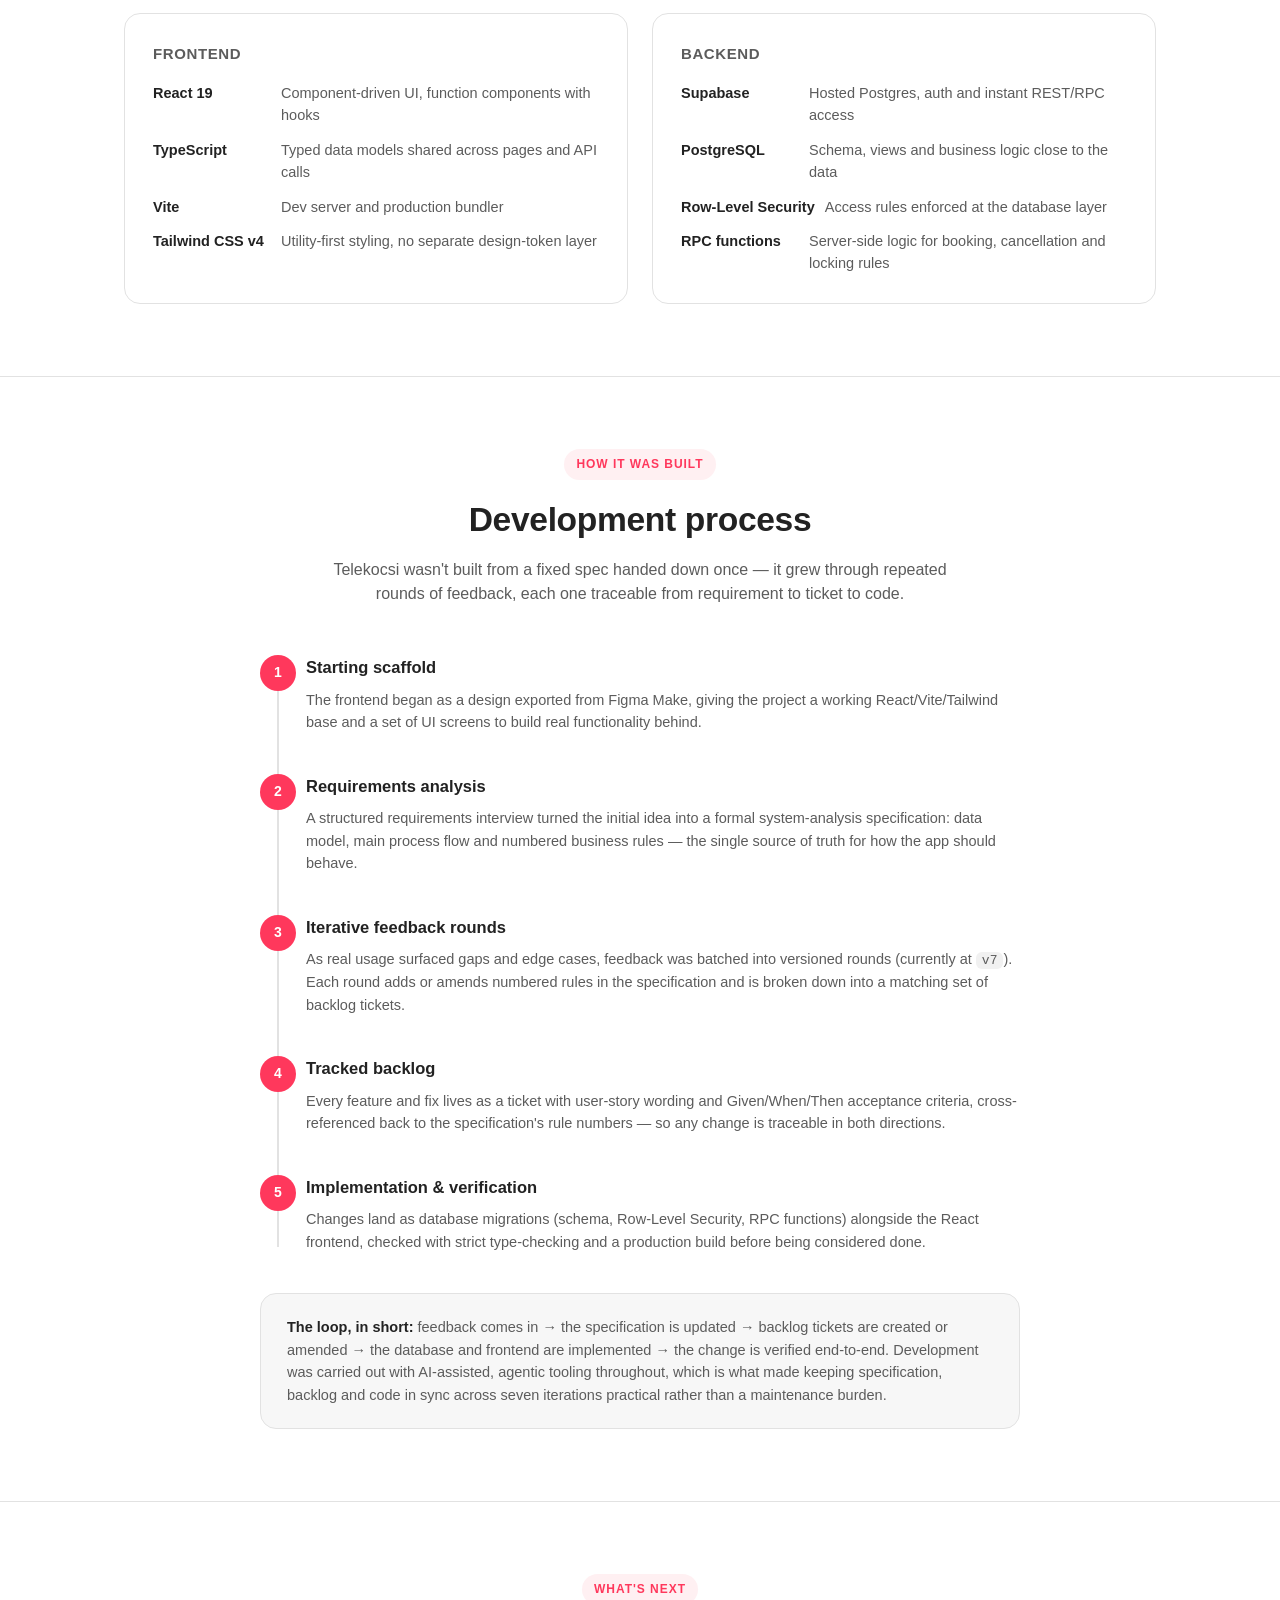
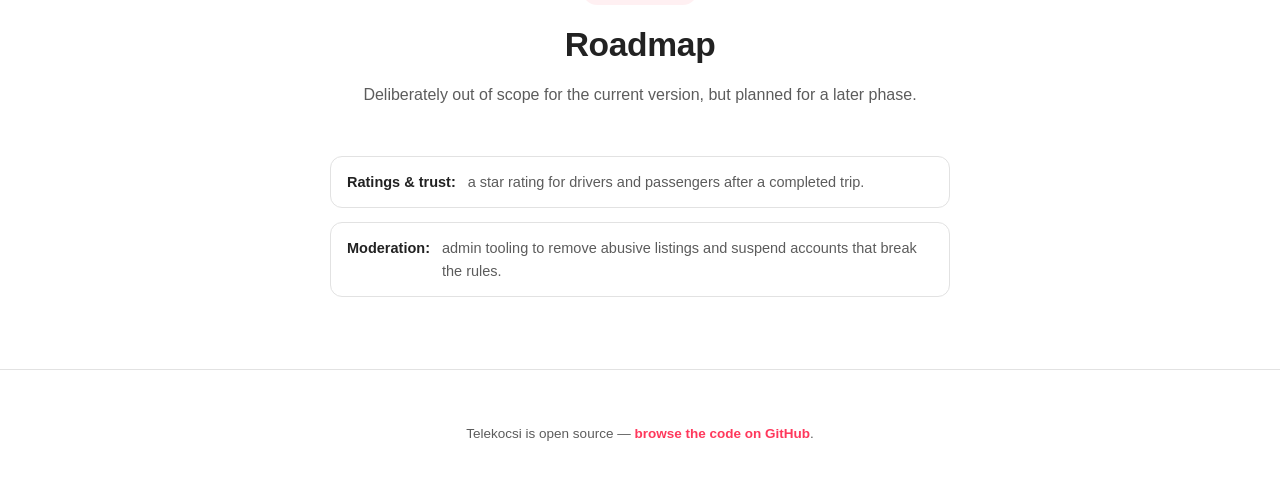
==== commit 7e881943: "Fix screenshot gallery: images now actually display, add 2 more slots" ====
--- a/docs/index.html
+++ b/docs/index.html
@@ -158,32 +158,68 @@
     <div class="section-head">
       <span class="eyebrow">In the app</span>
       <h2>Screenshots</h2>
-      <p>Drop PNGs into <code>docs/assets/screenshots/</code> with the filenames below and they'll appear here.</p>
+      <p>Drop PNGs into <code>docs/assets/screenshots/</code> with the filenames below and they'll appear here automatically.</p>
     </div>
     <div class="shot-grid">
 
       <div class="shot">
-        <svg viewBox="0 0 24 24" fill="none" stroke-width="1.6" stroke-linecap="round" stroke-linejoin="round"><rect x="3" y="3" width="18" height="18" rx="2"/><path d="M3 9h18M9 21V9"/></svg>
-        <strong>Ride search</strong>
-        <span>Add <code>listing-search.png</code></span>
-      </div>
-
-      <div class="shot">
-        <svg viewBox="0 0 24 24" fill="none" stroke-width="1.6" stroke-linecap="round" stroke-linejoin="round"><rect x="3" y="3" width="18" height="18" rx="2"/><path d="M3 9h18M9 21V9"/></svg>
-        <strong>My Bookings</strong>
-        <span>Add <code>my-bookings.png</code></span>
-      </div>
-
-      <div class="shot">
-        <svg viewBox="0 0 24 24" fill="none" stroke-width="1.6" stroke-linecap="round" stroke-linejoin="round"><rect x="3" y="3" width="18" height="18" rx="2"/><path d="M3 9h18M9 21V9"/></svg>
-        <strong>My Listings</strong>
-        <span>Add <code>my-listings.png</code></span>
-      </div>
-
-      <div class="shot">
-        <svg viewBox="0 0 24 24" fill="none" stroke-width="1.6" stroke-linecap="round" stroke-linejoin="round"><rect x="3" y="3" width="18" height="18" rx="2"/><path d="M3 9h18M9 21V9"/></svg>
-        <strong>My Passengers</strong>
-        <span>Add <code>my-passengers.png</code></span>
+        <img src="assets/screenshots/listing-search.png" alt="Ride search screenshot" loading="lazy"
+             onload="this.closest('.shot').classList.add('has-image')" onerror="this.remove()">
+        <div class="shot-placeholder">
+          <svg viewBox="0 0 24 24" fill="none" stroke-width="1.6" stroke-linecap="round" stroke-linejoin="round"><rect x="3" y="3" width="18" height="18" rx="2"/><path d="M3 9h18M9 21V9"/></svg>
+          <strong>Ride search</strong>
+          <span>Add <code>listing-search.png</code></span>
+        </div>
+      </div>
+
+      <div class="shot">
+        <img src="assets/screenshots/my-bookings.png" alt="My Bookings screenshot" loading="lazy"
+             onload="this.closest('.shot').classList.add('has-image')" onerror="this.remove()">
+        <div class="shot-placeholder">
+          <svg viewBox="0 0 24 24" fill="none" stroke-width="1.6" stroke-linecap="round" stroke-linejoin="round"><rect x="3" y="3" width="18" height="18" rx="2"/><path d="M3 9h18M9 21V9"/></svg>
+          <strong>My Bookings</strong>
+          <span>Add <code>my-bookings.png</code></span>
+        </div>
+      </div>
+
+      <div class="shot">
+        <img src="assets/screenshots/my-listings.png" alt="My Listings screenshot" loading="lazy"
+             onload="this.closest('.shot').classList.add('has-image')" onerror="this.remove()">
+        <div class="shot-placeholder">
+          <svg viewBox="0 0 24 24" fill="none" stroke-width="1.6" stroke-linecap="round" stroke-linejoin="round"><rect x="3" y="3" width="18" height="18" rx="2"/><path d="M3 9h18M9 21V9"/></svg>
+          <strong>My Listings</strong>
+          <span>Add <code>my-listings.png</code></span>
+        </div>
+      </div>
+
+      <div class="shot">
+        <img src="assets/screenshots/my-passengers.png" alt="My Passengers screenshot" loading="lazy"
+             onload="this.closest('.shot').classList.add('has-image')" onerror="this.remove()">
+        <div class="shot-placeholder">
+          <svg viewBox="0 0 24 24" fill="none" stroke-width="1.6" stroke-linecap="round" stroke-linejoin="round"><rect x="3" y="3" width="18" height="18" rx="2"/><path d="M3 9h18M9 21V9"/></svg>
+          <strong>My Passengers</strong>
+          <span>Add <code>my-passengers.png</code></span>
+        </div>
+      </div>
+
+      <div class="shot">
+        <img src="assets/screenshots/ride-detail.png" alt="Ride details screenshot" loading="lazy"
+             onload="this.closest('.shot').classList.add('has-image')" onerror="this.remove()">
+        <div class="shot-placeholder">
+          <svg viewBox="0 0 24 24" fill="none" stroke-width="1.6" stroke-linecap="round" stroke-linejoin="round"><rect x="3" y="3" width="18" height="18" rx="2"/><path d="M3 9h18M9 21V9"/></svg>
+          <strong>Ride details</strong>
+          <span>Add <code>ride-detail.png</code></span>
+        </div>
+      </div>
+
+      <div class="shot">
+        <img src="assets/screenshots/my-vehicles.png" alt="My Vehicles screenshot" loading="lazy"
+             onload="this.closest('.shot').classList.add('has-image')" onerror="this.remove()">
+        <div class="shot-placeholder">
+          <svg viewBox="0 0 24 24" fill="none" stroke-width="1.6" stroke-linecap="round" stroke-linejoin="round"><rect x="3" y="3" width="18" height="18" rx="2"/><path d="M3 9h18M9 21V9"/></svg>
+          <strong>My Vehicles</strong>
+          <span>Add <code>my-vehicles.png</code></span>
+        </div>
       </div>
 
     </div>
--- a/docs/assets/style.css
+++ b/docs/assets/style.css
@@ -323,16 +323,27 @@
 }
 
 .shot {
+  position: relative;
+  overflow: hidden;
   border: 1px dashed var(--border);
   border-radius: var(--radius);
   aspect-ratio: 16 / 10;
+  color: var(--text-muted);
+  background: var(--bg-alt);
+}
+
+/* Wraps the icon/title/filename so it can be centered on its own while the
+   <img> (a sibling, see below) is positioned independently on top of it. */
+.shot-placeholder {
+  position: relative;
+  width: 100%;
+  height: 100%;
+  box-sizing: border-box;
   display: flex;
   flex-direction: column;
   align-items: center;
   justify-content: center;
   gap: 8px;
-  color: var(--text-muted);
-  background: var(--bg-alt);
   padding: 20px;
   text-align: center;
 }
@@ -357,6 +368,52 @@
   padding: 2px 6px;
   border-radius: 6px;
   font-size: 11.5px;
+}
+
+/* Screenshot images: kept in normal layout (position: absolute, NOT
+   display:none) so a browser with loading="lazy" still gives them a real
+   box to measure against the viewport and actually fetches them — a
+   display:none image never triggers a lazy load at all. They start
+   fully transparent; JS (onload/onerror on the <img>, see docs/index.html)
+   toggles .has-image on the card once a real screenshot has loaded, so a
+   dropped PNG appears automatically and a missing one just leaves the
+   placeholder visible underneath, no build step needed. */
+.shot img {
+  position: absolute;
+  inset: 0;
+  width: 100%;
+  height: 100%;
+  object-fit: cover;
+  object-position: top;
+  opacity: 0;
+}
+
+.shot.has-image {
+  border-style: solid;
+}
+
+.shot.has-image img {
+  opacity: 1;
+}
+
+.shot.has-image .shot-placeholder {
+  position: absolute;
+  inset: auto 0 0 0;
+  flex-direction: row;
+  justify-content: flex-start;
+  gap: 8px;
+  text-align: left;
+  padding: 10px 14px;
+  background: linear-gradient(to top, rgba(0, 0, 0, 0.7), transparent);
+}
+
+.shot.has-image .shot-placeholder svg,
+.shot.has-image .shot-placeholder span {
+  display: none;
+}
+
+.shot.has-image .shot-placeholder strong {
+  color: #fff;
 }
 
 /* Tech stack */
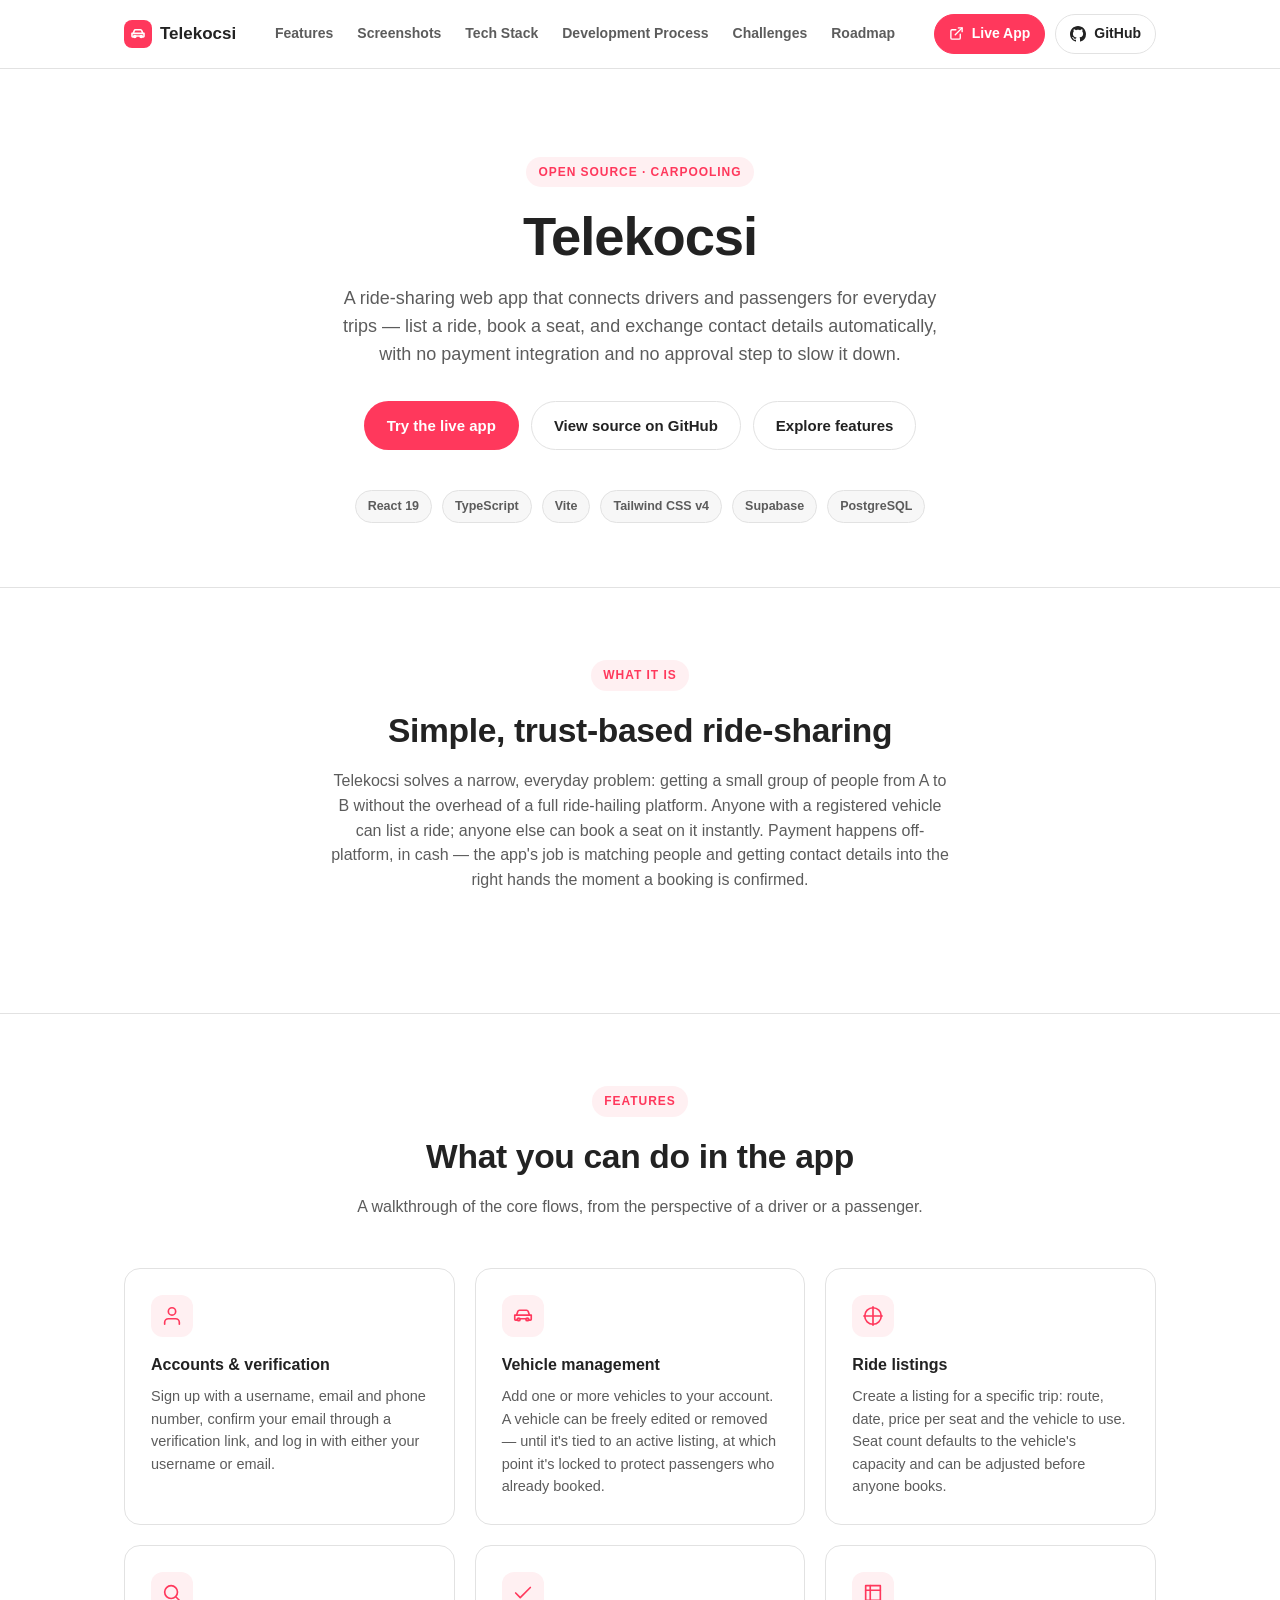
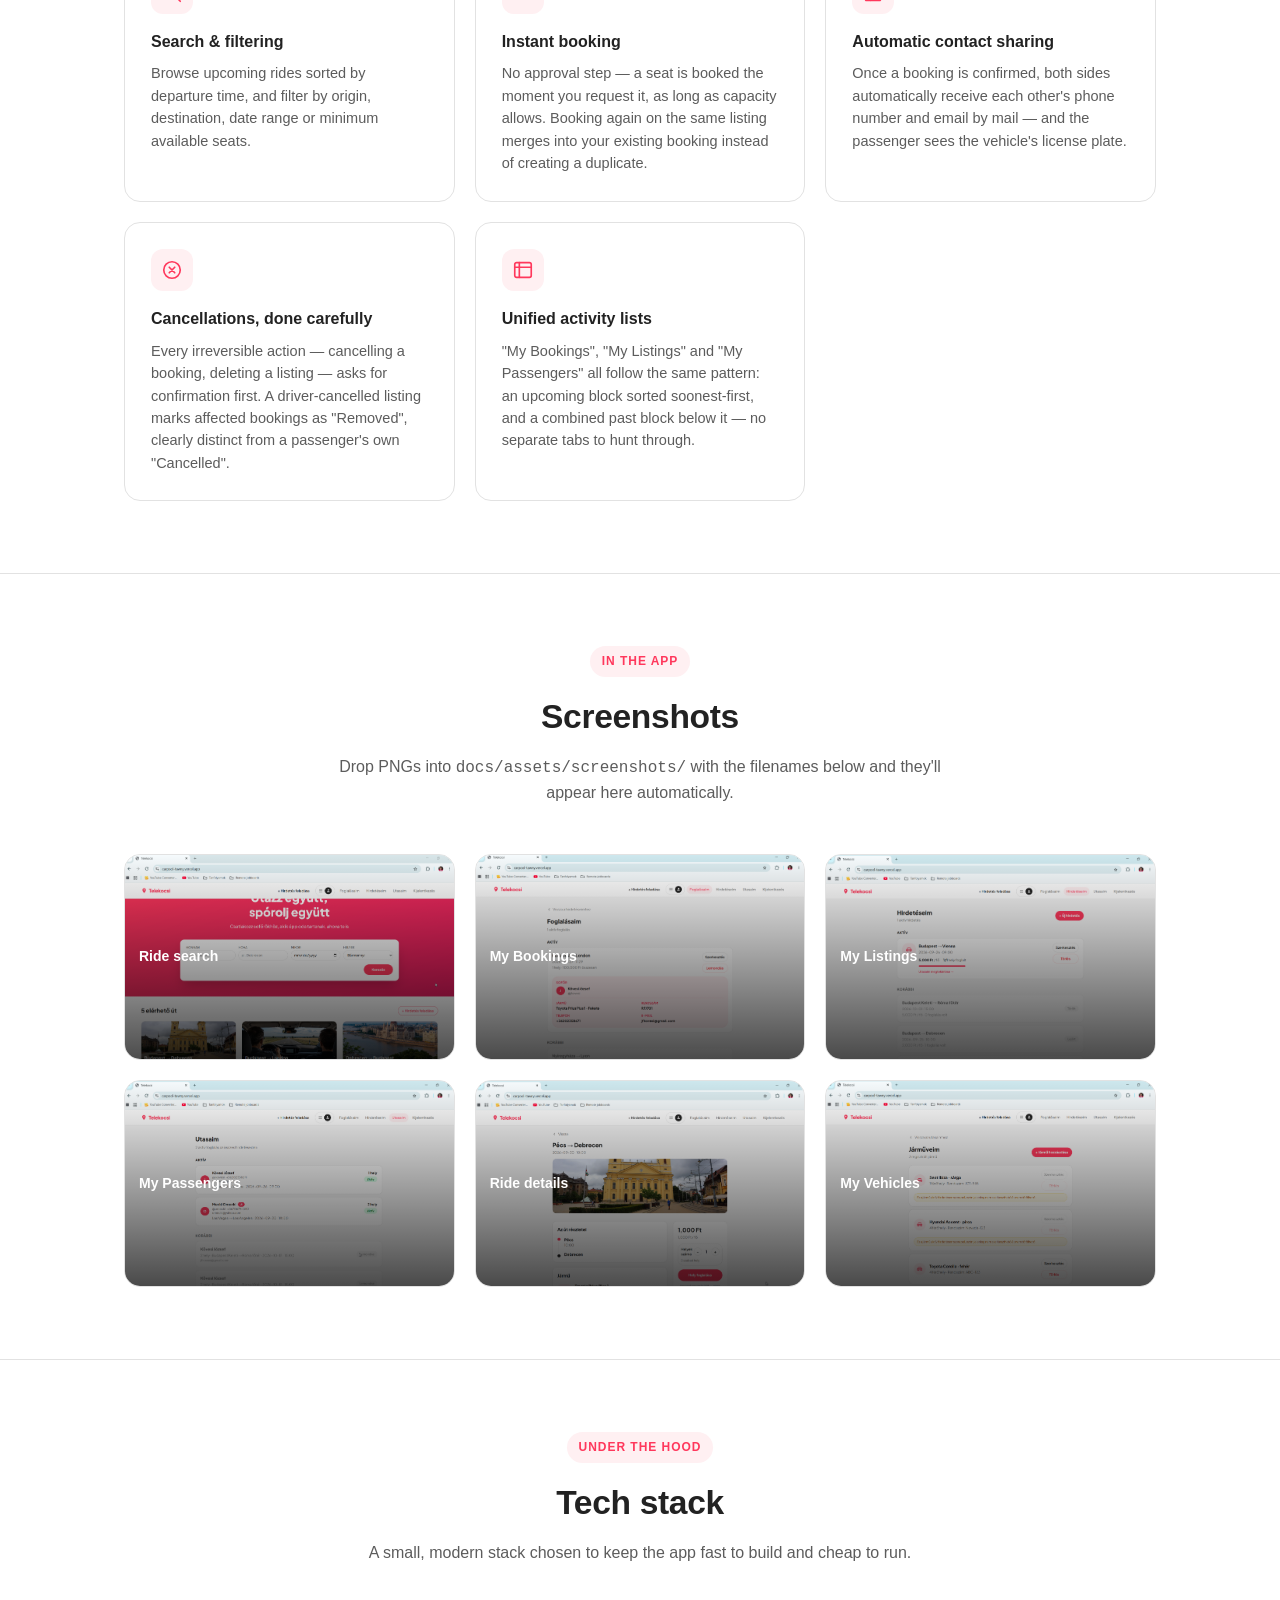
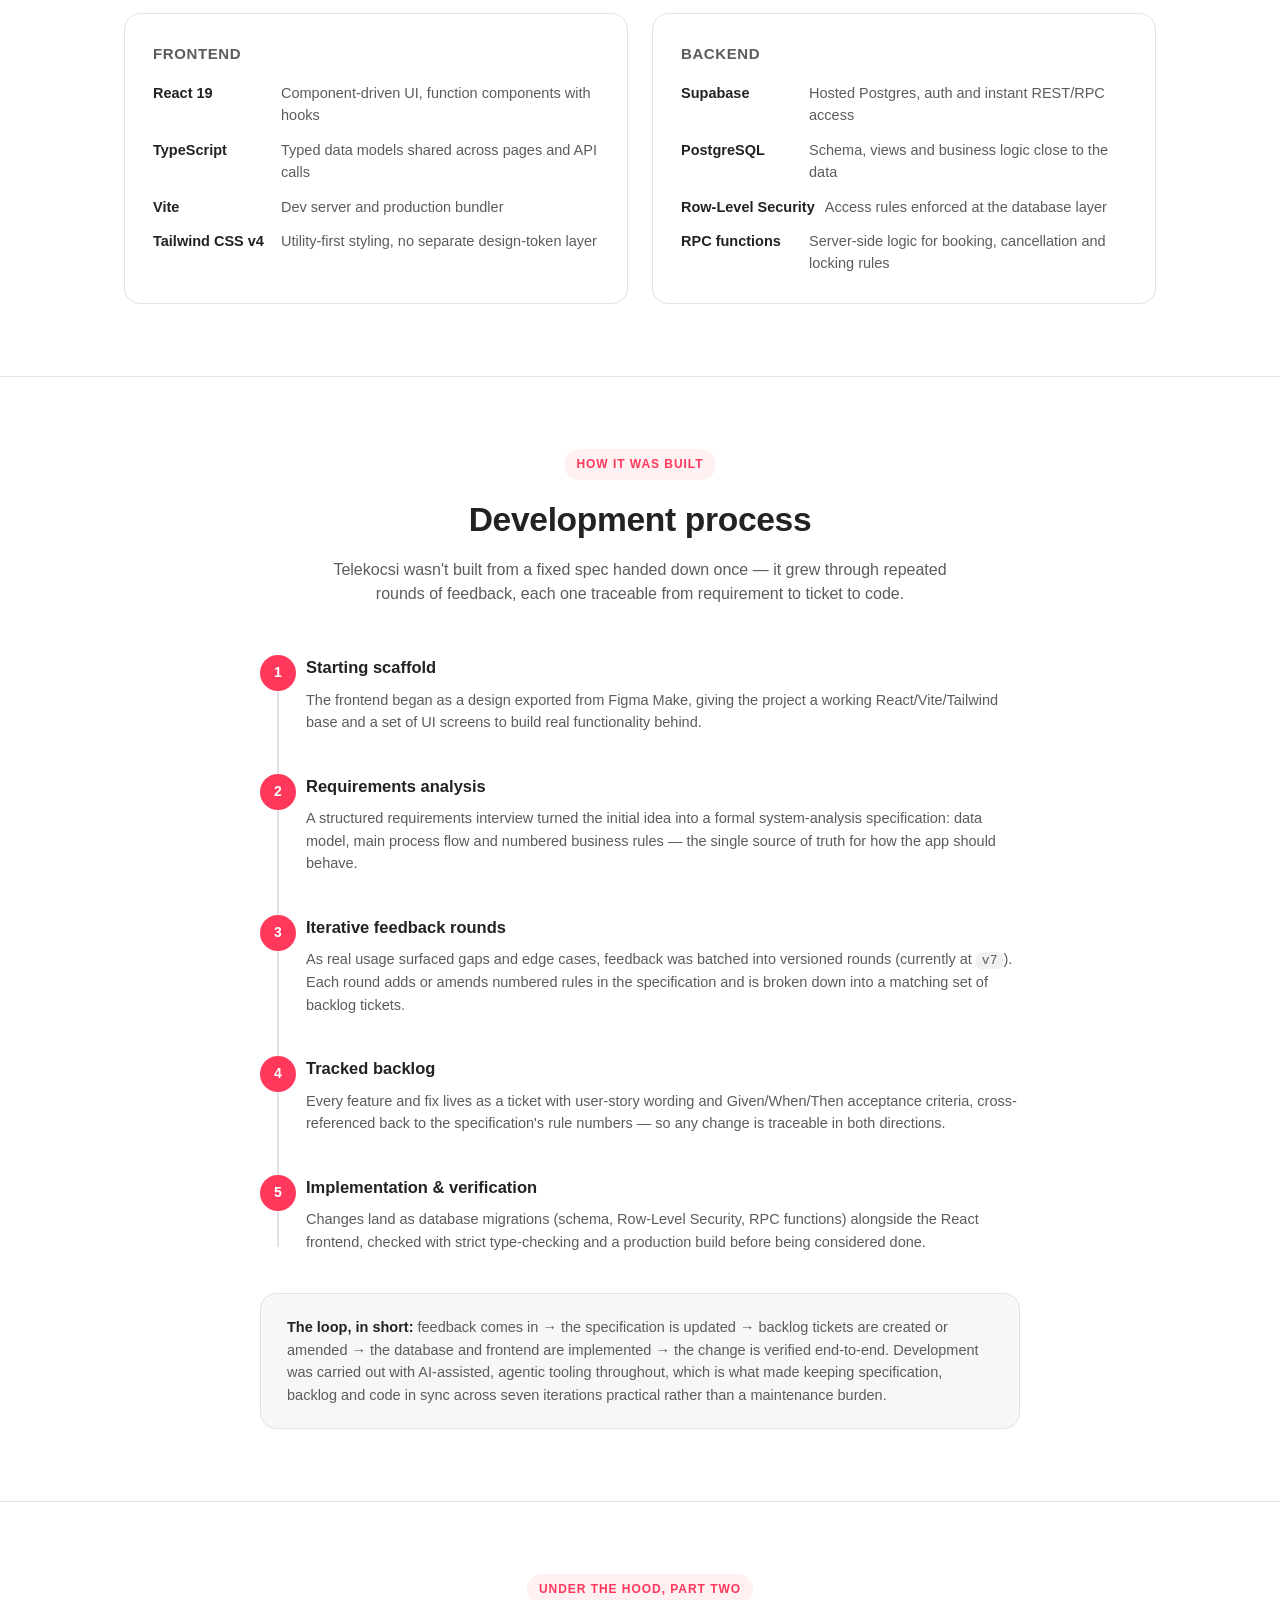
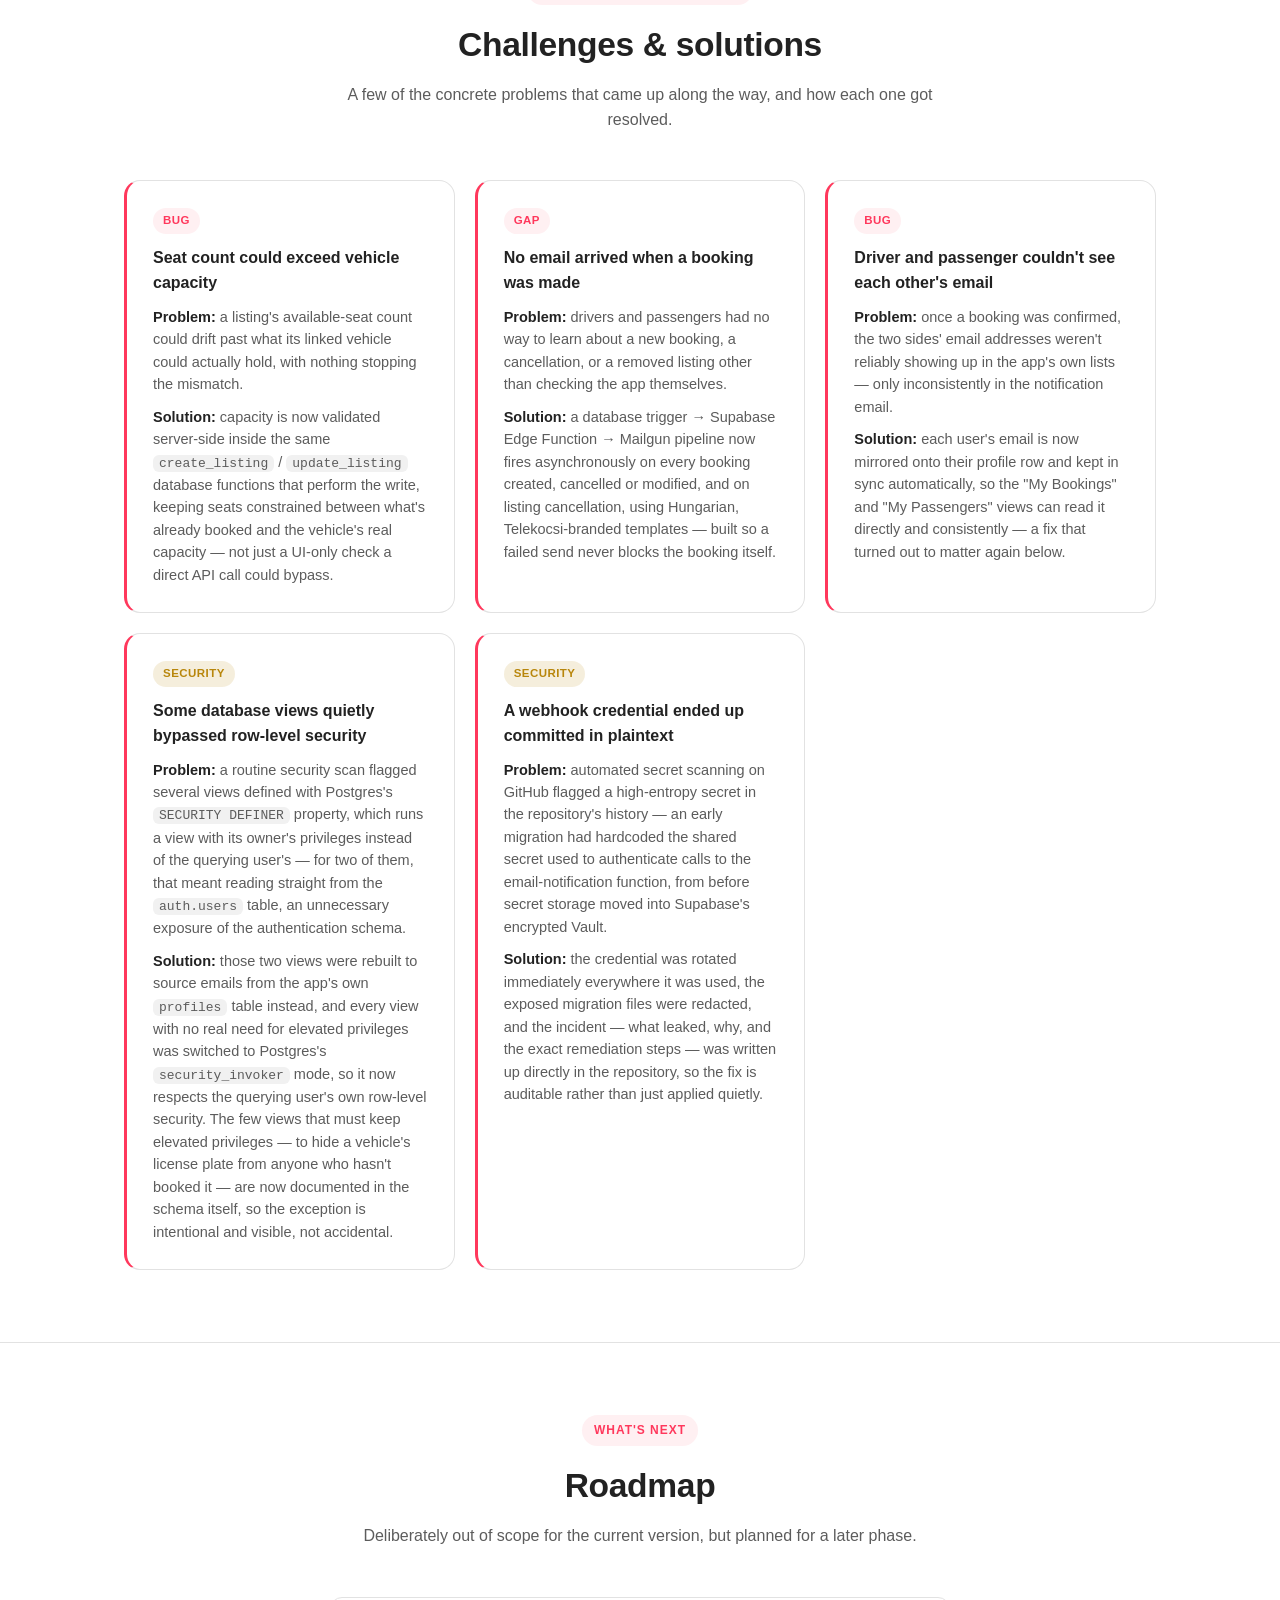
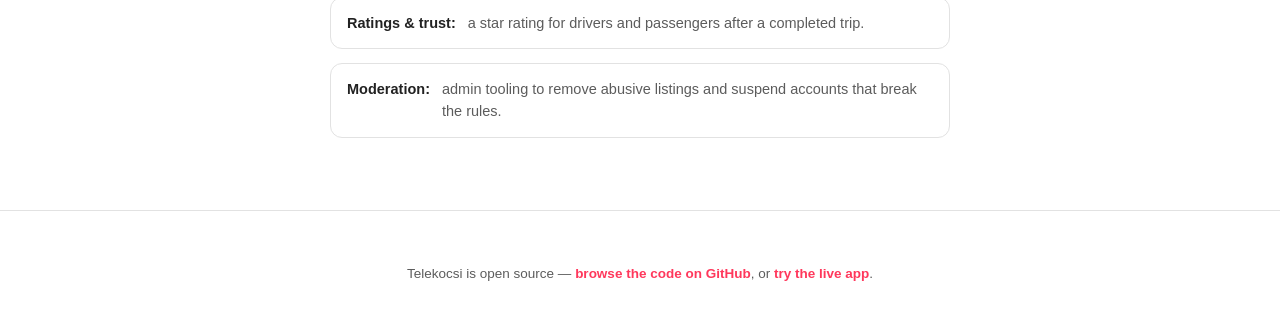
==== commit 359c002a: "deploy version+problems+pic show" ====
--- a/docs/index.html
+++ b/docs/index.html
@@ -27,12 +27,19 @@
       <li><a href="#screenshots">Screenshots</a></li>
       <li><a href="#stack">Tech Stack</a></li>
       <li><a href="#process">Development Process</a></li>
+      <li><a href="#challenges">Challenges</a></li>
       <li><a href="#roadmap">Roadmap</a></li>
     </ul>
-    <a class="nav-cta" href="https://github.com/jkovesi/Carpool" target="_blank" rel="noopener">
-      <svg width="16" height="16" viewBox="0 0 16 16" fill="currentColor"><path d="M8 0C3.58 0 0 3.58 0 8c0 3.54 2.29 6.53 5.47 7.59.4.07.55-.17.55-.38 0-.19-.01-.82-.01-1.49-2.01.37-2.53-.49-2.69-.94-.09-.23-.48-.94-.82-1.13-.28-.15-.68-.52-.01-.53.63-.01 1.08.58 1.23.82.72 1.21 1.87.87 2.33.66.07-.52.28-.87.51-1.07-1.78-.2-3.64-.89-3.64-3.95 0-.87.31-1.59.82-2.15-.08-.2-.36-1.02.08-2.12 0 0 .67-.21 2.2.82.64-.18 1.32-.27 2-.27.68 0 1.36.09 2 .27 1.53-1.04 2.2-.82 2.2-.82.44 1.1.16 1.92.08 2.12.51.56.82 1.27.82 2.15 0 3.07-1.87 3.75-3.65 3.95.29.25.54.73.54 1.48 0 1.07-.01 1.93-.01 2.2 0 .21.15.46.55.38A8.01 8.01 0 0 0 16 8c0-4.42-3.58-8-8-8z"/></svg>
-      GitHub
-    </a>
+    <div class="nav-ctas">
+      <a class="nav-cta nav-cta-primary" href="https://carpool-tawny.vercel.app/" target="_blank" rel="noopener">
+        <svg width="15" height="15" viewBox="0 0 24 24" fill="none" stroke="currentColor" stroke-width="2.2" stroke-linecap="round" stroke-linejoin="round"><path d="M18 13v6a2 2 0 0 1-2 2H5a2 2 0 0 1-2-2V8a2 2 0 0 1 2-2h6"/><path d="M15 3h6v6"/><path d="M10 14L21 3"/></svg>
+        Live App
+      </a>
+      <a class="nav-cta" href="https://github.com/jkovesi/Carpool" target="_blank" rel="noopener">
+        <svg width="16" height="16" viewBox="0 0 16 16" fill="currentColor"><path d="M8 0C3.58 0 0 3.58 0 8c0 3.54 2.29 6.53 5.47 7.59.4.07.55-.17.55-.38 0-.19-.01-.82-.01-1.49-2.01.37-2.53-.49-2.69-.94-.09-.23-.48-.94-.82-1.13-.28-.15-.68-.52-.01-.53.63-.01 1.08.58 1.23.82.72 1.21 1.87.87 2.33.66.07-.52.28-.87.51-1.07-1.78-.2-3.64-.89-3.64-3.95 0-.87.31-1.59.82-2.15-.08-.2-.36-1.02.08-2.12 0 0 .67-.21 2.2.82.64-.18 1.32-.27 2-.27.68 0 1.36.09 2 .27 1.53-1.04 2.2-.82 2.2-.82.44 1.1.16 1.92.08 2.12.51.56.82 1.27.82 2.15 0 3.07-1.87 3.75-3.65 3.95.29.25.54.73.54 1.48 0 1.07-.01 1.93-.01 2.2 0 .21.15.46.55.38A8.01 8.01 0 0 0 16 8c0-4.42-3.58-8-8-8z"/></svg>
+        GitHub
+      </a>
+    </div>
   </div>
 </nav>
 
@@ -46,7 +53,8 @@
       payment integration and no approval step to slow it down.
     </p>
     <div class="hero-actions">
-      <a class="btn btn-primary" href="https://github.com/jkovesi/Carpool" target="_blank" rel="noopener">View source on GitHub</a>
+      <a class="btn btn-primary" href="https://carpool-tawny.vercel.app/" target="_blank" rel="noopener">Try the live app</a>
+      <a class="btn btn-ghost" href="https://github.com/jkovesi/Carpool" target="_blank" rel="noopener">View source on GitHub</a>
       <a class="btn btn-ghost" href="#features">Explore features</a>
     </div>
     <div class="badges">
@@ -164,7 +172,8 @@
 
       <div class="shot">
         <img src="assets/screenshots/listing-search.png" alt="Ride search screenshot" loading="lazy"
-             onload="this.closest('.shot').classList.add('has-image')" onerror="this.remove()">
+             onload="this.closest('.shot').classList.add('has-image')" onerror="this.remove()"
+             onclick="openLightbox(this)">
         <div class="shot-placeholder">
           <svg viewBox="0 0 24 24" fill="none" stroke-width="1.6" stroke-linecap="round" stroke-linejoin="round"><rect x="3" y="3" width="18" height="18" rx="2"/><path d="M3 9h18M9 21V9"/></svg>
           <strong>Ride search</strong>
@@ -174,7 +183,8 @@
 
       <div class="shot">
         <img src="assets/screenshots/my-bookings.png" alt="My Bookings screenshot" loading="lazy"
-             onload="this.closest('.shot').classList.add('has-image')" onerror="this.remove()">
+             onload="this.closest('.shot').classList.add('has-image')" onerror="this.remove()"
+             onclick="openLightbox(this)">
         <div class="shot-placeholder">
           <svg viewBox="0 0 24 24" fill="none" stroke-width="1.6" stroke-linecap="round" stroke-linejoin="round"><rect x="3" y="3" width="18" height="18" rx="2"/><path d="M3 9h18M9 21V9"/></svg>
           <strong>My Bookings</strong>
@@ -184,7 +194,8 @@
 
       <div class="shot">
         <img src="assets/screenshots/my-listings.png" alt="My Listings screenshot" loading="lazy"
-             onload="this.closest('.shot').classList.add('has-image')" onerror="this.remove()">
+             onload="this.closest('.shot').classList.add('has-image')" onerror="this.remove()"
+             onclick="openLightbox(this)">
         <div class="shot-placeholder">
           <svg viewBox="0 0 24 24" fill="none" stroke-width="1.6" stroke-linecap="round" stroke-linejoin="round"><rect x="3" y="3" width="18" height="18" rx="2"/><path d="M3 9h18M9 21V9"/></svg>
           <strong>My Listings</strong>
@@ -194,7 +205,8 @@
 
       <div class="shot">
         <img src="assets/screenshots/my-passengers.png" alt="My Passengers screenshot" loading="lazy"
-             onload="this.closest('.shot').classList.add('has-image')" onerror="this.remove()">
+             onload="this.closest('.shot').classList.add('has-image')" onerror="this.remove()"
+             onclick="openLightbox(this)">
         <div class="shot-placeholder">
           <svg viewBox="0 0 24 24" fill="none" stroke-width="1.6" stroke-linecap="round" stroke-linejoin="round"><rect x="3" y="3" width="18" height="18" rx="2"/><path d="M3 9h18M9 21V9"/></svg>
           <strong>My Passengers</strong>
@@ -204,7 +216,8 @@
 
       <div class="shot">
         <img src="assets/screenshots/ride-detail.png" alt="Ride details screenshot" loading="lazy"
-             onload="this.closest('.shot').classList.add('has-image')" onerror="this.remove()">
+             onload="this.closest('.shot').classList.add('has-image')" onerror="this.remove()"
+             onclick="openLightbox(this)">
         <div class="shot-placeholder">
           <svg viewBox="0 0 24 24" fill="none" stroke-width="1.6" stroke-linecap="round" stroke-linejoin="round"><rect x="3" y="3" width="18" height="18" rx="2"/><path d="M3 9h18M9 21V9"/></svg>
           <strong>Ride details</strong>
@@ -214,7 +227,8 @@
 
       <div class="shot">
         <img src="assets/screenshots/my-vehicles.png" alt="My Vehicles screenshot" loading="lazy"
-             onload="this.closest('.shot').classList.add('has-image')" onerror="this.remove()">
+             onload="this.closest('.shot').classList.add('has-image')" onerror="this.remove()"
+             onclick="openLightbox(this)">
         <div class="shot-placeholder">
           <svg viewBox="0 0 24 24" fill="none" stroke-width="1.6" stroke-linecap="round" stroke-linejoin="round"><rect x="3" y="3" width="18" height="18" rx="2"/><path d="M3 9h18M9 21V9"/></svg>
           <strong>My Vehicles</strong>
@@ -306,6 +320,54 @@
   </div>
 </section>
 
+<section id="challenges">
+  <div class="wrap">
+    <div class="section-head">
+      <span class="eyebrow">Under the hood, part two</span>
+      <h2>Challenges &amp; solutions</h2>
+      <p>A few of the concrete problems that came up along the way, and how each one got resolved.</p>
+    </div>
+    <div class="challenge-grid">
+
+      <div class="challenge-card">
+        <span class="challenge-tag challenge-tag-bug">Bug</span>
+        <h3>Seat count could exceed vehicle capacity</h3>
+        <p><b>Problem:</b> a listing's available-seat count could drift past what its linked vehicle could actually hold, with nothing stopping the mismatch.</p>
+        <p><b>Solution:</b> capacity is now validated server-side inside the same <code>create_listing</code> / <code>update_listing</code> database functions that perform the write, keeping seats constrained between what's already booked and the vehicle's real capacity — not just a UI-only check a direct API call could bypass.</p>
+      </div>
+
+      <div class="challenge-card">
+        <span class="challenge-tag challenge-tag-gap">Gap</span>
+        <h3>No email arrived when a booking was made</h3>
+        <p><b>Problem:</b> drivers and passengers had no way to learn about a new booking, a cancellation, or a removed listing other than checking the app themselves.</p>
+        <p><b>Solution:</b> a database trigger → Supabase Edge Function → Mailgun pipeline now fires asynchronously on every booking created, cancelled or modified, and on listing cancellation, using Hungarian, Telekocsi-branded templates — built so a failed send never blocks the booking itself.</p>
+      </div>
+
+      <div class="challenge-card">
+        <span class="challenge-tag challenge-tag-bug">Bug</span>
+        <h3>Driver and passenger couldn't see each other's email</h3>
+        <p><b>Problem:</b> once a booking was confirmed, the two sides' email addresses weren't reliably showing up in the app's own lists — only inconsistently in the notification email.</p>
+        <p><b>Solution:</b> each user's email is now mirrored onto their profile row and kept in sync automatically, so the "My Bookings" and "My Passengers" views can read it directly and consistently — a fix that turned out to matter again below.</p>
+      </div>
+
+      <div class="challenge-card">
+        <span class="challenge-tag challenge-tag-security">Security</span>
+        <h3>Some database views quietly bypassed row-level security</h3>
+        <p><b>Problem:</b> a routine security scan flagged several views defined with Postgres's <code>SECURITY DEFINER</code> property, which runs a view with its owner's privileges instead of the querying user's — for two of them, that meant reading straight from the <code>auth.users</code> table, an unnecessary exposure of the authentication schema.</p>
+        <p><b>Solution:</b> those two views were rebuilt to source emails from the app's own <code>profiles</code> table instead, and every view with no real need for elevated privileges was switched to Postgres's <code>security_invoker</code> mode, so it now respects the querying user's own row-level security. The few views that must keep elevated privileges — to hide a vehicle's license plate from anyone who hasn't booked it — are now documented in the schema itself, so the exception is intentional and visible, not accidental.</p>
+      </div>
+
+      <div class="challenge-card">
+        <span class="challenge-tag challenge-tag-security">Security</span>
+        <h3>A webhook credential ended up committed in plaintext</h3>
+        <p><b>Problem:</b> automated secret scanning on GitHub flagged a high-entropy secret in the repository's history — an early migration had hardcoded the shared secret used to authenticate calls to the email-notification function, from before secret storage moved into Supabase's encrypted Vault.</p>
+        <p><b>Solution:</b> the credential was rotated immediately everywhere it was used, the exposed migration files were redacted, and the incident — what leaked, why, and the exact remediation steps — was written up directly in the repository, so the fix is auditable rather than just applied quietly.</p>
+      </div>
+
+    </div>
+  </div>
+</section>
+
 <section id="roadmap">
   <div class="wrap">
     <div class="section-head">
@@ -322,9 +384,57 @@
 
 <footer>
   <div class="wrap">
-    <p>Telekocsi is open source — <a href="https://github.com/jkovesi/Carpool" target="_blank" rel="noopener">browse the code on GitHub</a>.</p>
+    <p>Telekocsi is open source — <a href="https://github.com/jkovesi/Carpool" target="_blank" rel="noopener">browse the code on GitHub</a>, or <a href="https://carpool-tawny.vercel.app/" target="_blank" rel="noopener">try the live app</a>.</p>
   </div>
 </footer>
+
+<div class="lightbox" id="lightbox" role="dialog" aria-modal="true" aria-hidden="true" aria-label="Enlarged screenshot" onclick="closeLightbox(event)">
+  <button class="lightbox-close" type="button" aria-label="Close" onclick="closeLightbox(event)">
+    <svg viewBox="0 0 24 24" fill="none" stroke="currentColor" stroke-width="2" stroke-linecap="round" stroke-linejoin="round"><path d="M18 6L6 18M6 6l12 12"/></svg>
+  </button>
+  <figure class="lightbox-figure">
+    <img class="lightbox-img" id="lightbox-img" src="" alt="">
+    <figcaption class="lightbox-caption" id="lightbox-caption"></figcaption>
+  </figure>
+</div>
+
+<script>
+  // Screenshot lightbox: clicking a loaded screenshot opens it full-size in an
+  // overlay. Closes on the close button, a click on the dark backdrop, or Esc.
+  // Only wired up for images that actually loaded (".shot.has-image") — a
+  // missing screenshot leaves its placeholder in place, and clicking that
+  // does nothing, matching the auto-appear/placeholder-fallback behavior
+  // described in docs/assets/screenshots/README.md.
+  function openLightbox(imgEl) {
+    if (!imgEl.closest('.shot').classList.contains('has-image')) return;
+    var lightbox = document.getElementById('lightbox');
+    var lightboxImg = document.getElementById('lightbox-img');
+    var caption = document.getElementById('lightbox-caption');
+    lightboxImg.src = imgEl.src;
+    lightboxImg.alt = imgEl.alt;
+    caption.textContent = imgEl.alt;
+    lightbox.classList.add('open');
+    lightbox.setAttribute('aria-hidden', 'false');
+    document.body.classList.add('lightbox-lock');
+  }
+
+  function closeLightbox(event) {
+    // Ignore clicks that originated inside the image/caption itself, so only
+    // the backdrop and the close button actually close it.
+    if (event && event.target.closest('.lightbox-figure') && !event.target.closest('.lightbox-close')) return;
+    var lightbox = document.getElementById('lightbox');
+    lightbox.classList.remove('open');
+    lightbox.setAttribute('aria-hidden', 'true');
+    document.body.classList.remove('lightbox-lock');
+    document.getElementById('lightbox-img').src = '';
+  }
+
+  document.addEventListener('keydown', function (event) {
+    if (event.key === 'Escape' && document.getElementById('lightbox').classList.contains('open')) {
+      closeLightbox();
+    }
+  });
+</script>
 
 </body>
 </html>
--- a/docs/assets/style.css
+++ b/docs/assets/style.css
@@ -130,6 +130,12 @@
   text-decoration: none;
 }
 
+.nav-ctas {
+  display: flex;
+  align-items: center;
+  gap: 10px;
+}
+
 .nav-cta {
   display: flex;
   align-items: center;
@@ -145,6 +151,17 @@
 .nav-cta:hover {
   border-color: var(--text-muted);
   text-decoration: none;
+}
+
+.nav-cta-primary {
+  color: #fff !important;
+  background: var(--accent);
+  border-color: var(--accent);
+}
+
+.nav-cta-primary:hover {
+  background: var(--accent-dark);
+  border-color: var(--accent-dark);
 }
 
 .nav-toggle {
@@ -394,6 +411,7 @@
 
 .shot.has-image img {
   opacity: 1;
+  cursor: zoom-in;
 }
 
 .shot.has-image .shot-placeholder {
@@ -414,6 +432,146 @@
 
 .shot.has-image .shot-placeholder strong {
   color: #fff;
+}
+
+/* Challenges & solutions */
+.challenge-grid {
+  display: grid;
+  grid-template-columns: repeat(auto-fit, minmax(320px, 1fr));
+  gap: 20px;
+}
+
+.challenge-card {
+  background: var(--bg-card);
+  border: 1px solid var(--border);
+  border-left: 3px solid var(--accent);
+  border-radius: var(--radius);
+  padding: 26px;
+}
+
+.challenge-tag {
+  display: inline-block;
+  font-size: 11.5px;
+  font-weight: 800;
+  letter-spacing: 0.04em;
+  text-transform: uppercase;
+  padding: 4px 10px;
+  border-radius: 999px;
+  margin-bottom: 12px;
+  color: var(--accent);
+  background: var(--accent-soft);
+}
+
+.challenge-tag-security {
+  color: #b8860b;
+  background: color-mix(in srgb, #b8860b 14%, transparent);
+}
+
+@media (prefers-color-scheme: dark) {
+  .challenge-tag-security {
+    color: #e6b84d;
+    background: color-mix(in srgb, #e6b84d 18%, transparent);
+  }
+}
+
+.challenge-card h3 {
+  font-size: 16px;
+  margin: 0 0 10px;
+  font-weight: 700;
+}
+
+.challenge-card p {
+  margin: 0 0 10px;
+  font-size: 14.5px;
+  color: var(--text-muted);
+}
+
+.challenge-card p:last-child {
+  margin-bottom: 0;
+}
+
+.challenge-card p b {
+  color: var(--text);
+}
+
+.challenge-card code {
+  background: var(--code-bg);
+  padding: 1px 6px;
+  border-radius: 6px;
+  font-size: 13px;
+}
+
+/* Screenshot lightbox */
+body.lightbox-lock {
+  overflow: hidden;
+}
+
+.lightbox {
+  position: fixed;
+  inset: 0;
+  z-index: 200;
+  display: flex;
+  align-items: center;
+  justify-content: center;
+  padding: 40px;
+  background: rgba(10, 10, 12, 0.92);
+  opacity: 0;
+  visibility: hidden;
+  transition: opacity 0.18s ease;
+}
+
+.lightbox.open {
+  opacity: 1;
+  visibility: visible;
+}
+
+.lightbox-figure {
+  margin: 0;
+  max-width: min(1200px, 100%);
+  max-height: 100%;
+  display: flex;
+  flex-direction: column;
+  align-items: center;
+  gap: 14px;
+}
+
+.lightbox-img {
+  max-width: 100%;
+  max-height: calc(100vh - 140px);
+  width: auto;
+  border-radius: 10px;
+  box-shadow: 0 20px 60px rgba(0, 0, 0, 0.5);
+}
+
+.lightbox-caption {
+  color: #f2f2f4;
+  font-size: 14px;
+  text-align: center;
+}
+
+.lightbox-close {
+  position: fixed;
+  top: 20px;
+  right: 24px;
+  width: 44px;
+  height: 44px;
+  display: flex;
+  align-items: center;
+  justify-content: center;
+  border-radius: 50%;
+  border: 1px solid rgba(255, 255, 255, 0.25);
+  background: rgba(255, 255, 255, 0.08);
+  color: #fff;
+  cursor: pointer;
+}
+
+.lightbox-close:hover {
+  background: rgba(255, 255, 255, 0.18);
+}
+
+.lightbox-close svg {
+  width: 20px;
+  height: 20px;
 }
 
 /* Tech stack */
